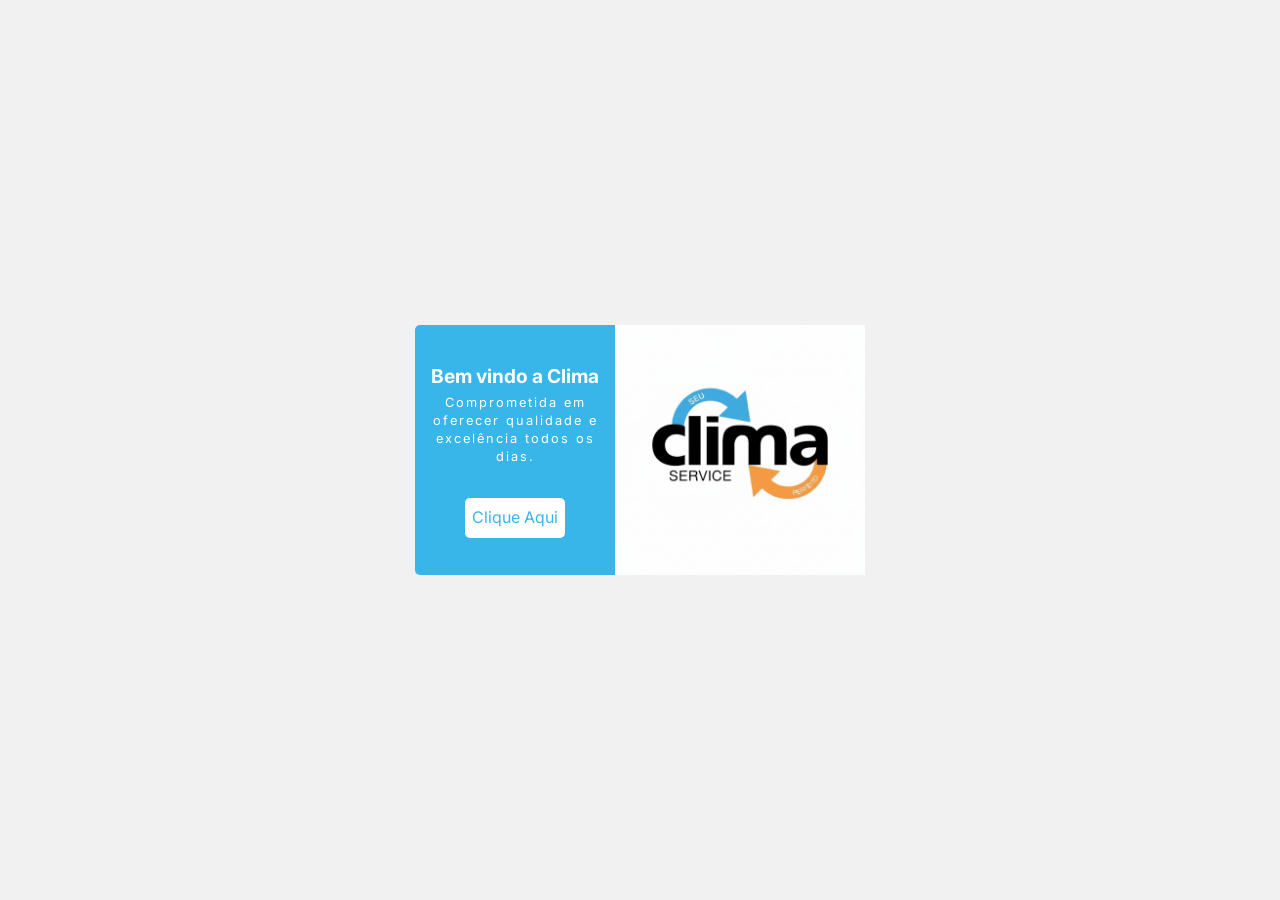
==== index.html @ aa199735 "update" ====
<!DOCTYPE html>
<html lang="pt-br">
<head>
    <meta charset="UTF-8">
    <meta name="viewport" content="width=device-width, initial-scale=1.0">
    <title>Clima Service</title>
    <link rel="stylesheet" href="css/style.css">
</head>
<body>
    <div id="container">
        <div class="caixa-inicial-001">
            <div class="apresentacao">
                <h1>Bem vindo a Clima</h1>
                <p>
                    Comprometida em oferecer qualidade e excelência todos os dias.
                </p>
            </div>
            <div class="btn-pag-ini">
                <a href="pagina-lojas.html">Clique Aqui</a>
            </div>
        </div>
        <div class="caixa-inicial-002">
                <img src="imagens/logo-clima-branco.png" alt="logotipo clima">
        </div>
    </div>
</body>
</html>
---- css/style.css ----
@import url('https://fonts.googleapis.com/css2?family=Inter:wght@300;400;600&family=Poppins:wght@300;400;600&family=Montserrat:wght@300;400;600&display=swap');

/* ==========================================
   VARIÁVEIS CSS - DESIGN SYSTEM
   ========================================== */
:root {
  /* Cores de Marca e Ação */
  --color-primary: #38b6e9;
  --color-primary-light: #77ccee;
  --color-primary-contrast: #ffffff;
  
  /* Cores de Status */
  --color-success: rgb(40, 167, 69);
  --color-warning: rgb(255, 147, 7);
  --color-danger: rgb(204, 2, 2);
  --color-bg-success: rgba(40, 167, 69, 0.1);
  --color-bg-warning: rgba(255, 147, 7, 0.1);
  --color-bg-danger: rgba(204, 2, 2, 0.1);
  
  /* Superfícies e Neutros */
  --color-bg-page: #f1f1f1;
  --color-surface: #ffffff;
  --color-surface-muted: rgb(223, 223, 223);
  
  /* Tipografia e Cores de Texto */
  --color-text-main: #3f3f3f;
  --color-text-muted: #7e7e7e;
  --color-text-on-primary: #ffffff;
  --font-main: 'Inter', sans-serif;
  --font-heading: 'Poppins', sans-serif;
  
  /* Efeitos, Sombras e Bordas */
  --shadow-icon-success: 0 1px 6px rgba(40,167,69,0.7);
  --shadow-icon-warning: 0 1px 6px rgba(255,147,7,0.7);
  --shadow-icon-danger: 0 1px 6px rgba(204,2,2,0.7);
  --shadow-sm: 0px 4px 10px rgba(122, 122, 122, 0.5);
  --shadow-md: 0 6px 12px rgba(0,0,0,0.2);
  --shadow-lg: 0px 8px 15px rgba(0, 0, 0, 0.3);
  --transition-fast: 0.1s ease-in-out;
  --transition-normal: 0.2s ease-in-out;
  --radius-sm: 5px;
  --radius-full: 15px;

  /* Layout */
  --max-content-width: 1080px;
}

/* ==========================================
   RESET E ESTILOS GERAIS
   ========================================== */
* {
  margin: 0;
  padding: 0;
  box-sizing: border-box;
}

html, body {
  height: 100%;
}

body {
  font-size: 16px;
  font-family: var(--font-main);
  line-height: 1.4;
  background-color: var(--color-bg-page);
  color: var(--color-text-main);
  -webkit-font-smoothing: antialiased;
}

img, picture, video, canvas, svg {
  display: block;
  max-width: 100%;
}

input, button, textarea, select {
  font: inherit;
}

a {
  text-decoration: none;
  color: inherit;
}

ul, ol {
  list-style: none;
}

/* ==========================================
   PÁGINA INICIAL
   ========================================== */
#container {
  width: 100%;
  min-height: 100vh;
  display: flex;
  flex-flow: row nowrap;
  justify-content: center;
  align-items: center;
}

.caixa-inicial-001 {
  flex: 0 0 200px;
  height: 250px;
  background-color: var(--color-primary);
  border-top-left-radius: var(--radius-sm);
  border-bottom-left-radius: var(--radius-sm);
  padding: 6px;
  display: flex;
  flex-flow: column nowrap;
  justify-content: space-evenly;
  align-items: center;
}

.apresentacao {
  flex: 0 0 auto;
  color: var(--color-text-on-primary);
}

.apresentacao h1 {
  text-align: center;
  font-size: 1.2rem;
  padding-bottom: 5px;
}

.apresentacao p {
  text-align: center;
  font-size: 0.8rem;
  letter-spacing: 2px;
}

.btn-pag-ini {
  flex: 0 0 40px;
  width: 100px;
}

.btn-pag-ini a {
  width: 100%;
  height: 100%;
  background-color: var(--color-surface);
  color: var(--color-primary);
  text-align: center;
  border-radius: var(--radius-sm);
  transition: transform var(--transition-normal), background-color var(--transition-normal), box-shadow var(--transition-normal);
  display: flex;
  justify-content: center;
  align-items: center;
}

.btn-pag-ini a:hover {
  transform: translateY(-3px) scale(1.08);
  box-shadow: var(--shadow-md);
}

.caixa-inicial-002 {
  flex: 0 0 250px;
  height: 250px;
  background-color: var(--color-surface);
  border-top-right-radius: var(--radius-sm);
  border-bottom-right-radius: var(--radius-sm);
  display: flex;
  justify-content: center;
  align-items: center;
}

/* ==========================================
   PÁGINA DE LOJAS
   ========================================== */
.area-conteudo {
  flex: 0 0 var(--max-content-width);
  display: flex;
  flex-flow: column nowrap;
}

.conteudo-1 {
  flex: 0 0 150px;
  padding: 10px;
  display: flex;
  flex-flow: column nowrap;
  justify-content: space-evenly;
  align-items: flex-start;
}

.conteudo-2 {
  flex: 1 1 var(--max-content-width)
  padding: 5px;
  display: flex;
  flex-flow: row wrap;
  justify-content: center;
  align-items: flex-start;
  gap: 20px;
}

/* ==========================================
   CARDS (COMUM)
   ========================================== */
.card-loja, .card-equip {
  background-color: var(--color-surface);
  border-radius: var(--radius-sm);
  position: relative;
  transition: transform var(--transition-normal), box-shadow var(--transition-normal);
}

.card-loja {
  flex: 0 0 250px;
  padding: 5px;
}

.card-loja:hover, .card-equip:hover {
  transform: scale(0.97);
  box-shadow: var(--shadow-sm);
  cursor: pointer;
}

.card-loja h4 {
  color: var(--color-text-main);
  margin-bottom: 6px;
}

.card-loja p {
  font-size: 0.8rem;
  color: var(--color-text-muted);
  margin-top: 6px;
}

/* ==========================================
   COMPONENTES DE STATUS
   ========================================== */
.operacional, .alerta, .manutencao, .parado {
  width: 100px;
  border-radius: var(--radius-full);
  text-align: center;
  padding: 5px 10px;
  font-size: 0.75rem;
  font-weight: 600;
}

.card-loja .operacional, .card-equip .operacional {
  background: var(--color-bg-success); 
  color: var(--color-success); 
}

.card-loja .alerta, .card-equip .alerta { 
  background: var(--color-bg-warning); 
  color: var(--color-warning); 
}

.card-loja .manutencao, .card-loja .parado, .card-equip .manutencao, .card-equip .parado { 
  background: var(--color-bg-danger); 
  color: var(--color-danger); 
}

.card-loja .icone {
  position: absolute;
  top: 5px;
  right: 5px;
  font-size: 18px;
}

.icone-ok {
  color: var(--color-success);
  text-shadow: var(--shadow-icon-success);
}

.icone-alerta {
  color: var(--color-warning);
  text-shadow: var(--shadow-icon-warning);
}

.icone-manutencao, .icone-parado {
  color: var(--color-danger);
  text-shadow: var(--shadow-icon-danger);
}

/* ==========================================
   PÁGINA DE EQUIPAMENTOS
   ========================================== */
.circuito {
  flex: 0 1 auto; /* Permite encolher conforme o conteúdo */
  max-width: var(--max-content-width);
  width: 100%;
  display: flex;
  flex-flow: row wrap; /* Permite que os cards pulem de linha no limite de 1080px */
  justify-content: flex-start;
  align-items: center;
  gap: 21px;
  padding: 8px;
  box-shadow: var(--shadow-sm);
  margin-bottom: 20px;
}

.card-equip {
  flex: 0 0 250px;
  padding: 7px;
}

/* Overlay de Informação */
.card-equip .info {
  position: absolute;
  height: 237px;
  left: 7px;
  right: 7px;
  top: 7px;
  padding: 12px 14px;
  border-radius: var(--radius-sm);
  background: var(--color-primary-light);
  line-height: 1.3;
  opacity: 0;
  transform: translateY(-6px);
  pointer-events: none;
  transition: opacity var(--transition-normal), transform var(--transition-normal);
}

.card-equip .info p {
  color: var(--color-text-on-primary);
  font-size: 1rem;
}

.card-equip:hover .info {
  opacity: 1;
  transform: translateY(0);
}

/* Imagens e Detalhes do Card */
.cx-img-evap, .cx-img-cond {
  background-color: var(--color-primary-light);
  border-radius: var(--radius-sm);
  margin-bottom: 10px;
}

.cx-img-cond {
  display: flex;
  justify-content: center;
  align-items: center;
}

.img-cond {
  width: 67%;
}

.card-equip .icone {
  position: absolute;
  top: 254px;
  right: 5px;
  font-size: 18px;
}

.marca, .btu, .ano {
  font-size: 0.8rem;
  color: var(--color-text-muted);
  margin-bottom: 5px;
  display: flex;
  justify-content: space-between;
}

.obsoleto {
  background-color: var(--color-surface-muted);
}
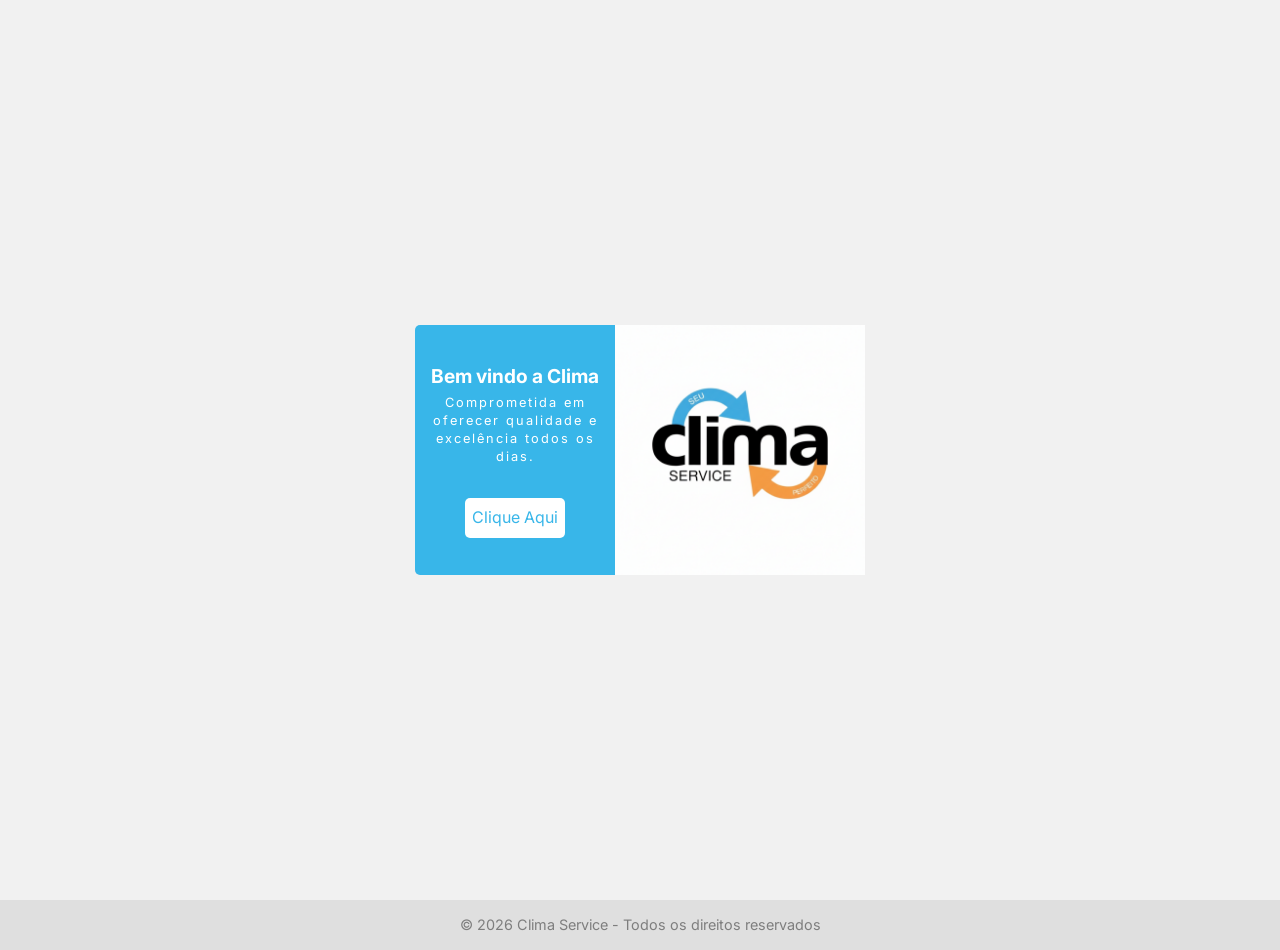
==== commit 8f582824: "update" ====
--- a/index.html
+++ b/index.html
@@ -23,5 +23,8 @@
                 <img src="imagens/logo-clima-branco.png" alt="logotipo clima">
         </div>
     </div>
+    <footer class="footer">
+        <p>&copy; 2026 Clima Service - Todos os direitos reservados</p>
+    </footer>
 </body>
 </html>
--- a/css/style.css
+++ b/css/style.css
@@ -180,12 +180,13 @@
 }
 
 .conteudo-2 {
-  flex: 1 1 var(--max-content-width)
+  flex: 0 0 var(--max-content-width);
   padding: 5px;
   display: flex;
   flex-flow: row wrap;
   justify-content: center;
   align-items: flex-start;
+  align-content: flex-start;
   gap: 20px;
 }
 
@@ -212,13 +213,13 @@
 
 .card-loja h4 {
   color: var(--color-text-main);
-  margin-bottom: 6px;
+  margin-bottom: 5px;
 }
 
 .card-loja p {
   font-size: 0.8rem;
   color: var(--color-text-muted);
-  margin-top: 6px;
+  margin-bottom: 3px;
 }
 
 /* ==========================================
@@ -274,15 +275,14 @@
    PÁGINA DE EQUIPAMENTOS
    ========================================== */
 .circuito {
-  flex: 0 1 auto; /* Permite encolher conforme o conteúdo */
+  flex: 0 1 auto;
   max-width: var(--max-content-width);
-  width: 100%;
   display: flex;
   flex-flow: row wrap; /* Permite que os cards pulem de linha no limite de 1080px */
-  justify-content: flex-start;
-  align-items: center;
-  gap: 21px;
-  padding: 8px;
+  justify-content: center;
+  align-items: center;
+  gap: 20px;
+  padding: 5px;
   box-shadow: var(--shadow-sm);
   margin-bottom: 20px;
 }
@@ -317,6 +317,7 @@
 .card-equip:hover .info {
   opacity: 1;
   transform: translateY(0);
+  background-color: #01a4e4;
 }
 
 /* Imagens e Detalhes do Card */
@@ -324,9 +325,6 @@
   background-color: var(--color-primary-light);
   border-radius: var(--radius-sm);
   margin-bottom: 10px;
-}
-
-.cx-img-cond {
   display: flex;
   justify-content: center;
   align-items: center;
@@ -343,6 +341,15 @@
   font-size: 18px;
 }
 
+.ident { 
+  margin-bottom: 10px;
+}
+
+.ident p {
+  font-size: 0.8rem;
+  color: var(--color-text-muted);
+}
+
 .marca, .btu, .ano {
   font-size: 0.8rem;
   color: var(--color-text-muted);
@@ -353,4 +360,15 @@
 
 .obsoleto {
   background-color: var(--color-surface-muted);
+}
+
+/* ==========================================
+   FOOTER
+   ========================================== */
+.footer {
+  background-color: var(--color-surface-muted);
+  text-align: center;
+  padding: 15px;
+  font-size: 0.9rem;
+  color: var(--color-text-muted);
 }
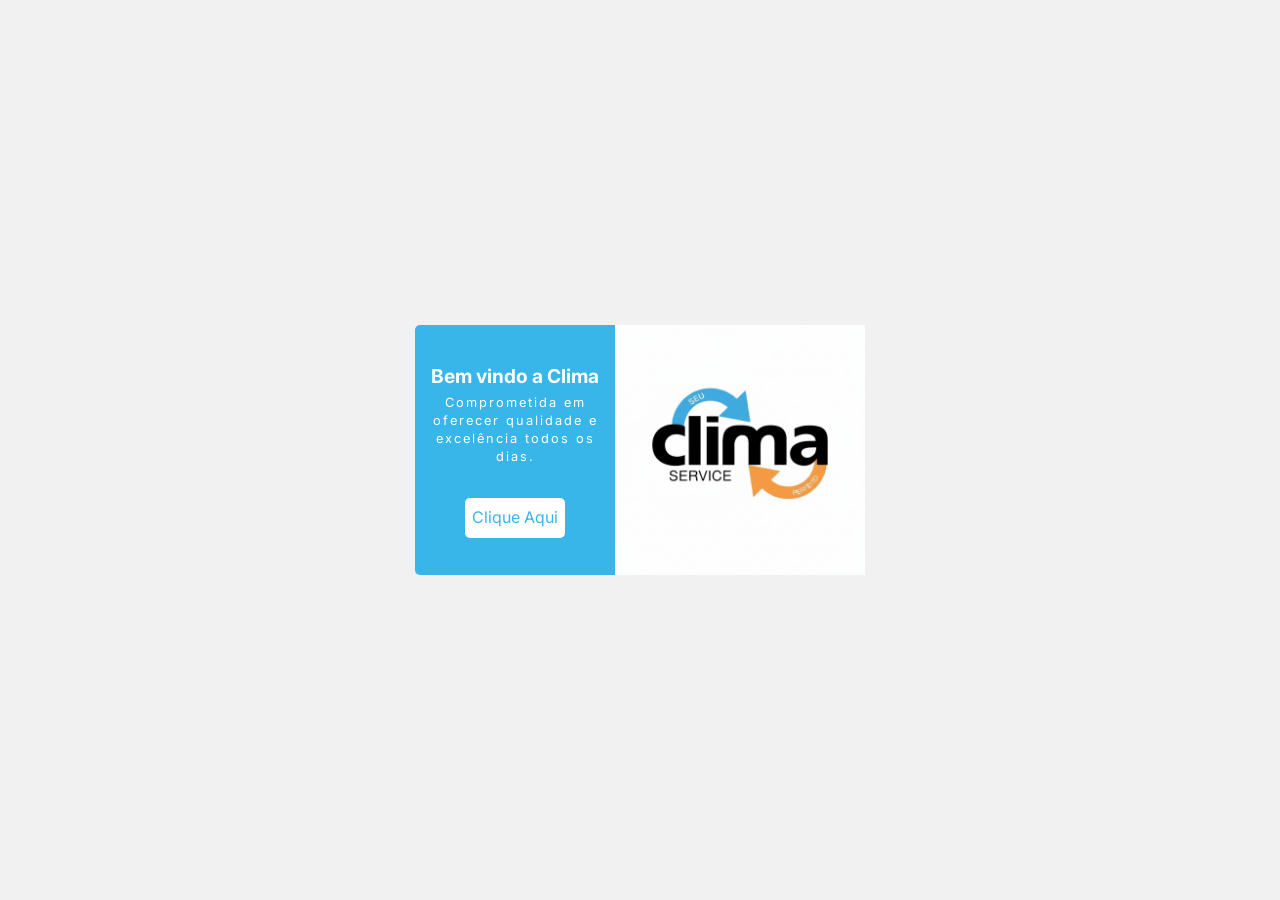
==== commit 85e6d08b: "update" ====
--- a/index.html
+++ b/index.html
@@ -7,24 +7,28 @@
     <link rel="stylesheet" href="css/style.css">
 </head>
 <body>
-    <div id="container">
-        <div class="caixa-inicial-001">
-            <div class="apresentacao">
-                <h1>Bem vindo a Clima</h1>
-                <p>
-                    Comprometida em oferecer qualidade e excelência todos os dias.
-                </p>
-            </div>
-            <div class="btn-pag-ini">
-                <a href="pagina-lojas.html">Clique Aqui</a>
-            </div>
-        </div>
-        <div class="caixa-inicial-002">
-                <img src="imagens/logo-clima-branco.png" alt="logotipo clima">
-        </div>
+    <div class="container">
+        <main>
+            <section class="sobre">
+                <div class="sobre-texto">
+                    <h1>Bem vindo a Clima</h1>
+                    <p>
+                        Comprometida em oferecer qualidade e excelência todos os dias.
+                    </p>
+                </div>
+                <div class="btn-pag-ini">
+                    <a href="pagina-lojas.html">Clique Aqui</a>
+                </div>
+            </section>
+            <section class="sobre-imagem">
+                    <img src="imagens/logo-clima-branco.png" alt="logotipo clima">
+            </section>
+        </main>
+        <!--
+        <footer class="footer">
+            <p>&copy; 2026 Clima Service - Todos os direitos reservados</p>
+        </footer>
+        -->
     </div>
-    <footer class="footer">
-        <p>&copy; 2026 Clima Service - Todos os direitos reservados</p>
-    </footer>
 </body>
 </html>
--- a/css/style.css
+++ b/css/style.css
@@ -85,22 +85,34 @@
   list-style: none;
 }
 
-/* ==========================================
-   PÁGINA INICIAL
-   ========================================== */
-#container {
+.container {
   width: 100%;
   min-height: 100vh;
   display: flex;
   flex-flow: row nowrap;
   justify-content: center;
   align-items: center;
-}
-
-.caixa-inicial-001 {
+  align-content: center;
+}
+
+/* ==========================================
+   PÁGINA INICIAL
+   ========================================== */
+
+main {
+  flex: 0 1 auto;
+  max-width: var(--max-content-width);
+  border-radius: var(--radius-sm);
+  display: flex;
+  flex-flow: row nowrap;
+  justify-content: center;
+  align-items: center;
+}
+
+.sobre {
   flex: 0 0 200px;
+  background-color: var(--color-primary);
   height: 250px;
-  background-color: var(--color-primary);
   border-top-left-radius: var(--radius-sm);
   border-bottom-left-radius: var(--radius-sm);
   padding: 6px;
@@ -110,18 +122,18 @@
   align-items: center;
 }
 
-.apresentacao {
+.sobre-texto {
   flex: 0 0 auto;
-  color: var(--color-text-on-primary);
-}
-
-.apresentacao h1 {
+  color: var(--color-primary-contrast);
+}
+
+.sobre-texto h1 {
   text-align: center;
   font-size: 1.2rem;
   padding-bottom: 5px;
 }
 
-.apresentacao p {
+.sobre-texto p {
   text-align: center;
   font-size: 0.8rem;
   letter-spacing: 2px;
@@ -150,7 +162,7 @@
   box-shadow: var(--shadow-md);
 }
 
-.caixa-inicial-002 {
+.sobre-imagem {
   flex: 0 0 250px;
   height: 250px;
   background-color: var(--color-surface);
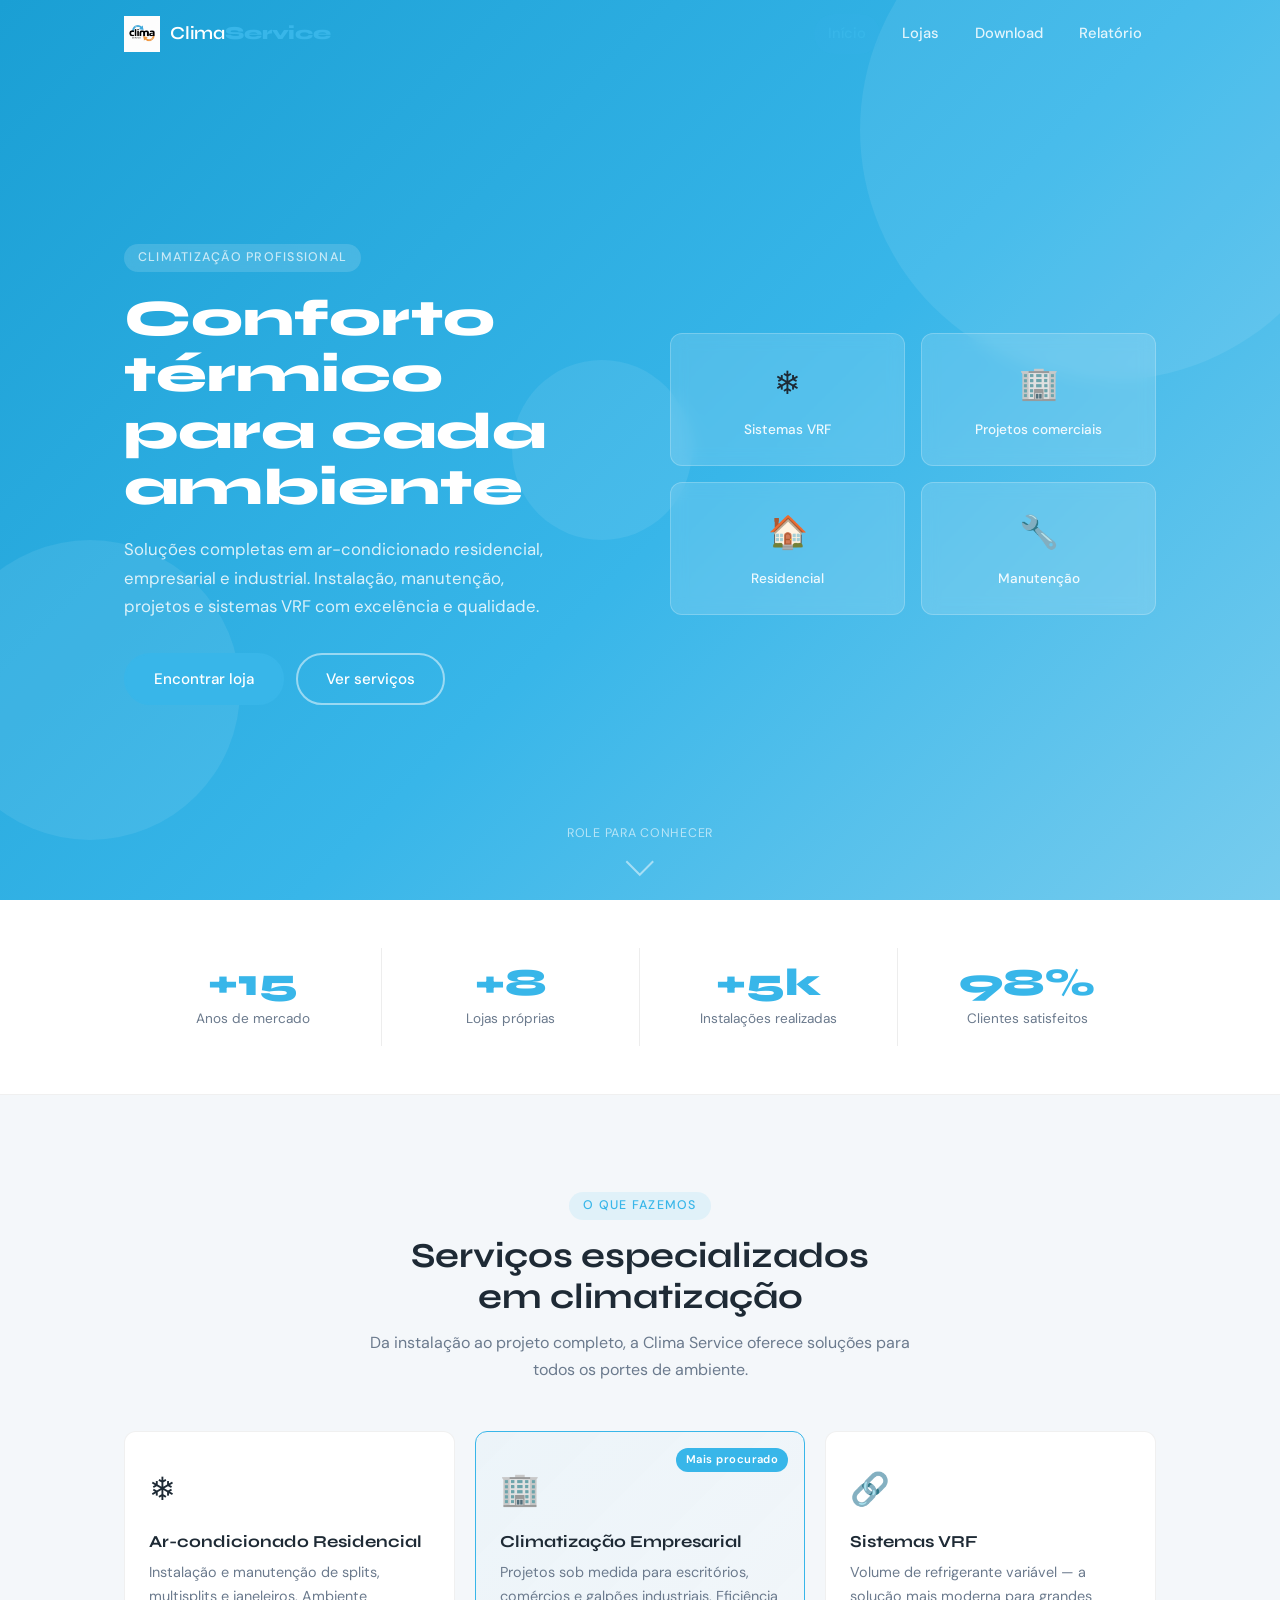
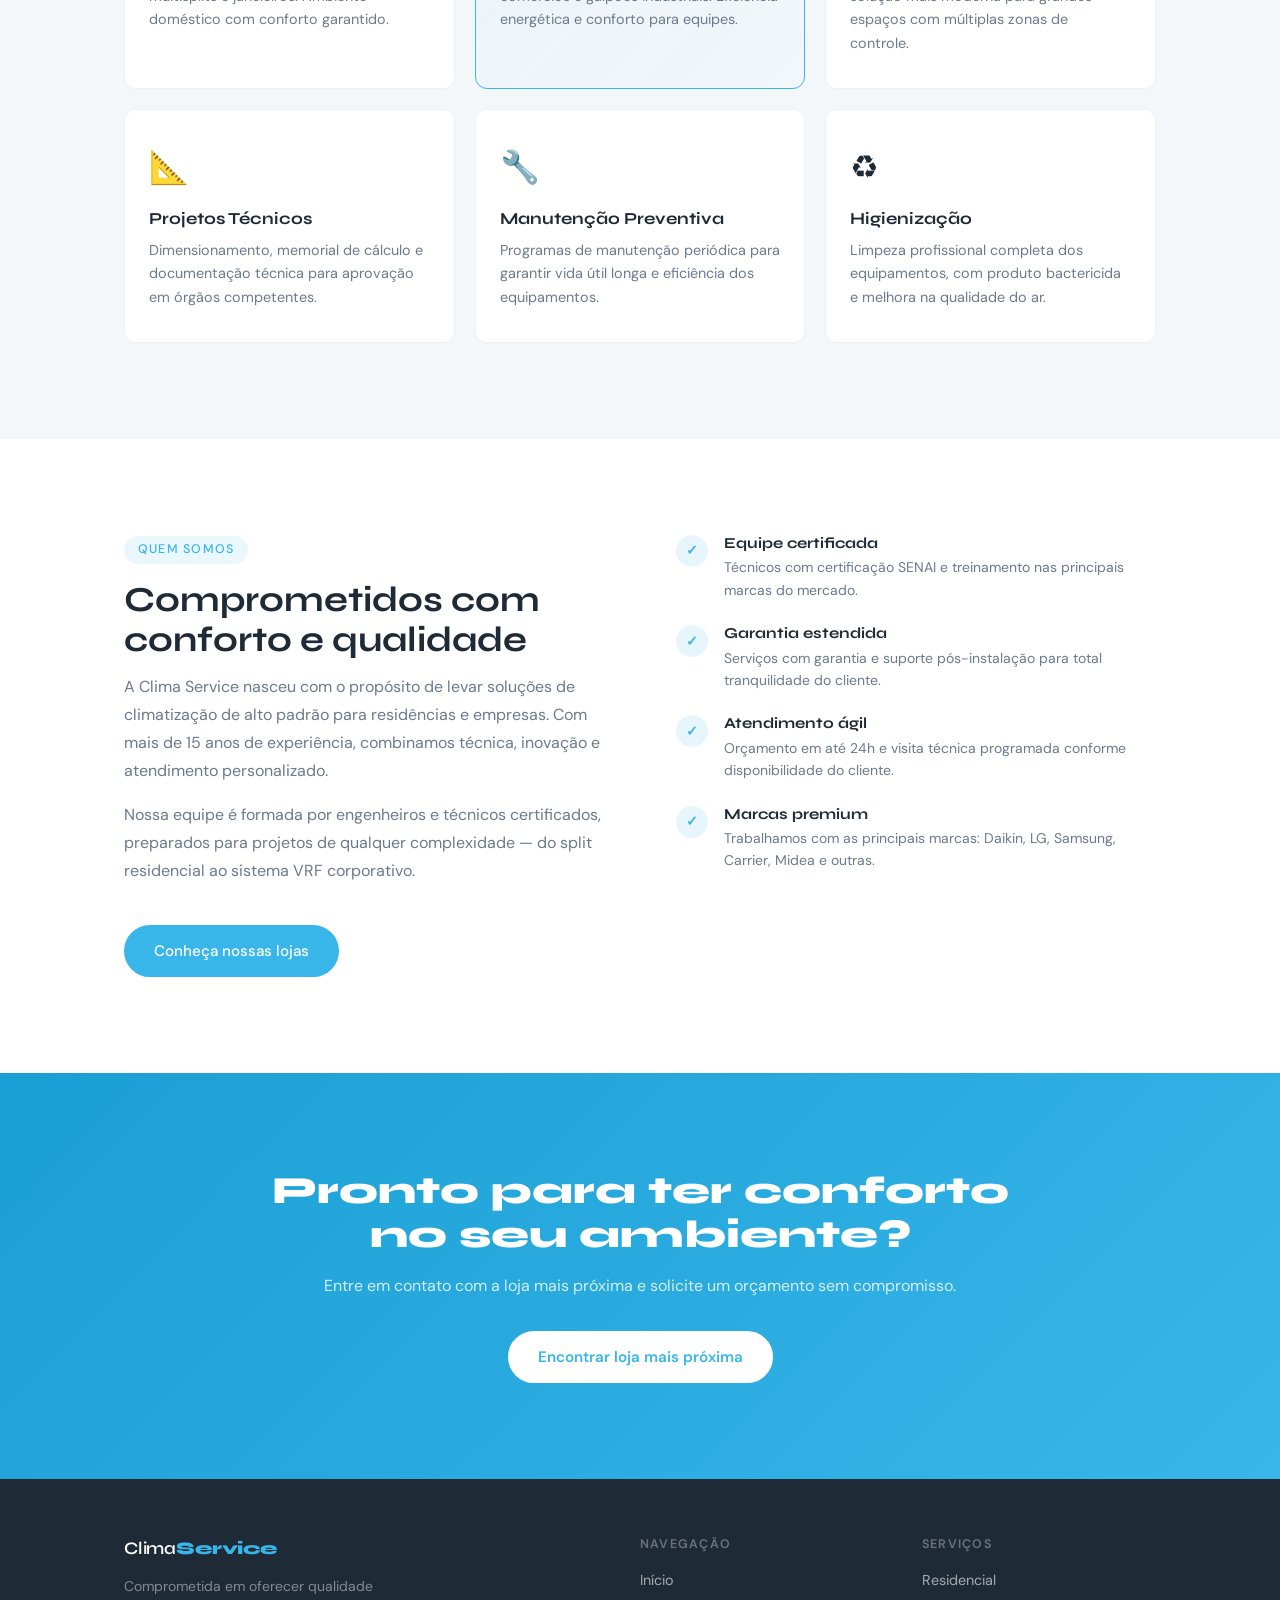
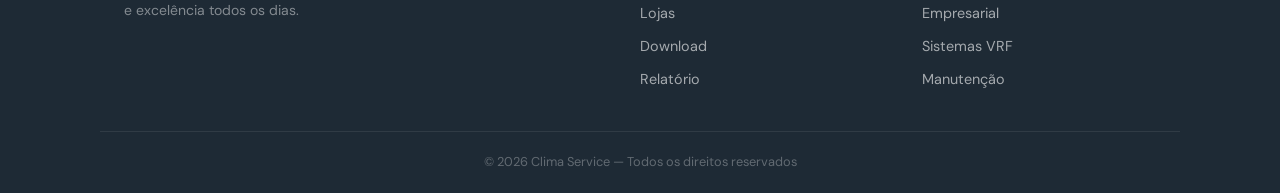
==== commit 401d22ba: "update" ====
--- a/index.html
+++ b/index.html
@@ -1,34 +1,269 @@
 <!DOCTYPE html>
 <html lang="pt-br">
 <head>
-    <meta charset="UTF-8">
-    <meta name="viewport" content="width=device-width, initial-scale=1.0">
-    <title>Clima Service</title>
-    <link rel="stylesheet" href="css/style.css">
+  <meta charset="UTF-8">
+  <meta name="viewport" content="width=device-width, initial-scale=1.0">
+  <title>Clima Service</title>
+  <link rel="preconnect" href="https://fonts.googleapis.com">
+  <link rel="preconnect" href="https://fonts.gstatic.com" crossorigin>
+  <link href="https://fonts.googleapis.com/css2?family=DM+Sans:wght@300;400;500&family=Syne:wght@600;700;800&display=swap" rel="stylesheet">
+  <link rel="stylesheet" href="css/style.css">
 </head>
 <body>
-    <div class="container">
-        <main>
-            <section class="sobre">
-                <div class="sobre-texto">
-                    <h1>Bem vindo a Clima</h1>
-                    <p>
-                        Comprometida em oferecer qualidade e excelência todos os dias.
-                    </p>
-                </div>
-                <div class="btn-pag-ini">
-                    <a href="pagina-lojas.html">Clique Aqui</a>
-                </div>
-            </section>
-            <section class="sobre-imagem">
-                    <img src="imagens/logo-clima-branco.png" alt="logotipo clima">
-            </section>
-        </main>
-        <!--
-        <footer class="footer">
-            <p>&copy; 2026 Clima Service - Todos os direitos reservados</p>
-        </footer>
-        -->
-    </div>
+
+  <!-- ============================
+       NAVBAR
+  ============================= -->
+  <header class="navbar" id="navbar">
+    <div class="navbar-inner">
+      <a href="index.html" class="navbar-logo">
+        <img src="imagens/logo-clima-branco.png" alt="Clima Service" class="logo-img">
+        <span class="logo-text">Clima<strong>Service</strong></span>
+      </a>
+
+      <nav class="navbar-nav" id="navMenu">
+        <a href="index.html" class="nav-link active">Início</a>
+        <a href="pagina-lojas.html" class="nav-link">Lojas</a>
+        <a href="download.html" class="nav-link">Download</a>
+        <a href="relatorio.html" class="nav-link">Relatório</a>
+      </nav>
+
+      <button class="navbar-toggle" id="navToggle" aria-label="Abrir menu">
+        <span></span>
+        <span></span>
+        <span></span>
+      </button>
+    </div>
+  </header>
+
+  <!-- ============================
+       HERO
+  ============================= -->
+  <section class="hero">
+    <div class="hero-bg-shapes">
+      <div class="shape shape-1"></div>
+      <div class="shape shape-2"></div>
+      <div class="shape shape-3"></div>
+    </div>
+    <div class="hero-inner">
+      <div class="hero-content">
+        <span class="hero-tag">Climatização Profissional</span>
+        <h1 class="hero-title">Conforto térmico<br>para cada ambiente</h1>
+        <p class="hero-desc">Soluções completas em ar-condicionado residencial, empresarial e industrial. Instalação, manutenção, projetos e sistemas VRF com excelência e qualidade.</p>
+        <div class="hero-actions">
+          <a href="pagina-lojas.html" class="btn btn-primary">Encontrar loja</a>
+          <a href="#servicos" class="btn btn-ghost">Ver serviços</a>
+        </div>
+      </div>
+      <div class="hero-visual">
+        <div class="hero-card">
+          <div class="hero-card-icon">❄</div>
+          <p class="hero-card-label">Sistemas VRF</p>
+        </div>
+        <div class="hero-card">
+          <div class="hero-card-icon">🏢</div>
+          <p class="hero-card-label">Projetos comerciais</p>
+        </div>
+        <div class="hero-card">
+          <div class="hero-card-icon">🏠</div>
+          <p class="hero-card-label">Residencial</p>
+        </div>
+        <div class="hero-card">
+          <div class="hero-card-icon">🔧</div>
+          <p class="hero-card-label">Manutenção</p>
+        </div>
+      </div>
+    </div>
+    <div class="hero-scroll-hint">
+      <span>Role para conhecer</span>
+      <div class="scroll-arrow"></div>
+    </div>
+  </section>
+
+  <!-- ============================
+       NÚMEROS
+  ============================= -->
+  <section class="numeros">
+    <div class="section-inner">
+      <div class="numero-item">
+        <span class="numero-valor">+15</span>
+        <span class="numero-label">Anos de mercado</span>
+      </div>
+      <div class="numero-item">
+        <span class="numero-valor">+8</span>
+        <span class="numero-label">Lojas próprias</span>
+      </div>
+      <div class="numero-item">
+        <span class="numero-valor">+5k</span>
+        <span class="numero-label">Instalações realizadas</span>
+      </div>
+      <div class="numero-item">
+        <span class="numero-valor">98%</span>
+        <span class="numero-label">Clientes satisfeitos</span>
+      </div>
+    </div>
+  </section>
+
+  <!-- ============================
+       SERVIÇOS
+  ============================= -->
+  <section class="servicos" id="servicos">
+    <div class="section-inner">
+      <div class="section-header">
+        <span class="section-tag">O que fazemos</span>
+        <h2 class="section-title">Serviços especializados<br>em climatização</h2>
+        <p class="section-desc">Da instalação ao projeto completo, a Clima Service oferece soluções para todos os portes de ambiente.</p>
+      </div>
+      <div class="servicos-grid">
+
+        <div class="servico-card">
+          <div class="servico-icon">❄</div>
+          <h3>Ar-condicionado Residencial</h3>
+          <p>Instalação e manutenção de splits, multisplits e janeleiros. Ambiente doméstico com conforto garantido.</p>
+        </div>
+
+        <div class="servico-card destaque">
+          <div class="servico-icon">🏢</div>
+          <h3>Climatização Empresarial</h3>
+          <p>Projetos sob medida para escritórios, comércios e galpões industriais. Eficiência energética e conforto para equipes.</p>
+          <span class="servico-badge">Mais procurado</span>
+        </div>
+
+        <div class="servico-card">
+          <div class="servico-icon">🔗</div>
+          <h3>Sistemas VRF</h3>
+          <p>Volume de refrigerante variável — a solução mais moderna para grandes espaços com múltiplas zonas de controle.</p>
+        </div>
+
+        <div class="servico-card">
+          <div class="servico-icon">📐</div>
+          <h3>Projetos Técnicos</h3>
+          <p>Dimensionamento, memorial de cálculo e documentação técnica para aprovação em órgãos competentes.</p>
+        </div>
+
+        <div class="servico-card">
+          <div class="servico-icon">🔧</div>
+          <h3>Manutenção Preventiva</h3>
+          <p>Programas de manutenção periódica para garantir vida útil longa e eficiência dos equipamentos.</p>
+        </div>
+
+        <div class="servico-card">
+          <div class="servico-icon">♻</div>
+          <h3>Higienização</h3>
+          <p>Limpeza profissional completa dos equipamentos, com produto bactericida e melhora na qualidade do ar.</p>
+        </div>
+
+      </div>
+    </div>
+  </section>
+
+  <!-- ============================
+       SOBRE
+  ============================= -->
+  <section class="sobre-section">
+    <div class="section-inner sobre-inner">
+      <div class="sobre-texto">
+        <span class="section-tag">Quem somos</span>
+        <h2 class="section-title">Comprometidos com<br>conforto e qualidade</h2>
+        <p>A Clima Service nasceu com o propósito de levar soluções de climatização de alto padrão para residências e empresas. Com mais de 15 anos de experiência, combinamos técnica, inovação e atendimento personalizado.</p>
+        <p>Nossa equipe é formada por engenheiros e técnicos certificados, preparados para projetos de qualquer complexidade — do split residencial ao sistema VRF corporativo.</p>
+        <a href="pagina-lojas.html" class="btn btn-primary" style="margin-top: 1.5rem; display: inline-flex;">Conheça nossas lojas</a>
+      </div>
+      <div class="sobre-diferenciais">
+        <div class="diferencial">
+          <div class="diferencial-icon">✓</div>
+          <div>
+            <h4>Equipe certificada</h4>
+            <p>Técnicos com certificação SENAI e treinamento nas principais marcas do mercado.</p>
+          </div>
+        </div>
+        <div class="diferencial">
+          <div class="diferencial-icon">✓</div>
+          <div>
+            <h4>Garantia estendida</h4>
+            <p>Serviços com garantia e suporte pós-instalação para total tranquilidade do cliente.</p>
+          </div>
+        </div>
+        <div class="diferencial">
+          <div class="diferencial-icon">✓</div>
+          <div>
+            <h4>Atendimento ágil</h4>
+            <p>Orçamento em até 24h e visita técnica programada conforme disponibilidade do cliente.</p>
+          </div>
+        </div>
+        <div class="diferencial">
+          <div class="diferencial-icon">✓</div>
+          <div>
+            <h4>Marcas premium</h4>
+            <p>Trabalhamos com as principais marcas: Daikin, LG, Samsung, Carrier, Midea e outras.</p>
+          </div>
+        </div>
+      </div>
+    </div>
+  </section>
+
+  <!-- ============================
+       CTA FINAL
+  ============================= -->
+  <section class="cta-section">
+    <div class="section-inner cta-inner">
+      <h2>Pronto para ter conforto<br>no seu ambiente?</h2>
+      <p>Entre em contato com a loja mais próxima e solicite um orçamento sem compromisso.</p>
+      <a href="pagina-lojas.html" class="btn btn-white">Encontrar loja mais próxima</a>
+    </div>
+  </section>
+
+  <!-- ============================
+       FOOTER
+  ============================= -->
+  <footer class="footer">
+    <div class="section-inner footer-inner">
+      <div class="footer-brand">
+        <span class="logo-text">Clima<strong>Service</strong></span>
+        <p>Comprometida em oferecer qualidade e excelência todos os dias.</p>
+      </div>
+      <div class="footer-nav">
+        <span class="footer-nav-title">Navegação</span>
+        <a href="index.html">Início</a>
+        <a href="pagina-lojas.html">Lojas</a>
+        <a href="download.html">Download</a>
+        <a href="relatorio.html">Relatório</a>
+      </div>
+      <div class="footer-nav">
+        <span class="footer-nav-title">Serviços</span>
+        <a href="#">Residencial</a>
+        <a href="#">Empresarial</a>
+        <a href="#">Sistemas VRF</a>
+        <a href="#">Manutenção</a>
+      </div>
+    </div>
+    <div class="footer-bottom">
+      <p>&copy; 2026 Clima Service — Todos os direitos reservados</p>
+    </div>
+  </footer>
+
+  <script>
+    // Navbar scroll
+    const navbar = document.getElementById('navbar');
+    window.addEventListener('scroll', () => {
+      navbar.classList.toggle('scrolled', window.scrollY > 40);
+    });
+
+    // Mobile menu
+    const toggle = document.getElementById('navToggle');
+    const menu = document.getElementById('navMenu');
+    toggle.addEventListener('click', () => {
+      menu.classList.toggle('open');
+      toggle.classList.toggle('open');
+    });
+
+    // Fechar menu ao clicar em link
+    menu.querySelectorAll('.nav-link').forEach(link => {
+      link.addEventListener('click', () => {
+        menu.classList.remove('open');
+        toggle.classList.remove('open');
+      });
+    });
+  </script>
 </body>
 </html>
--- a/css/style.css
+++ b/css/style.css
@@ -1,14 +1,16 @@
-@import url('https://fonts.googleapis.com/css2?family=Inter:wght@300;400;600&family=Poppins:wght@300;400;600&family=Montserrat:wght@300;400;600&display=swap');
-
-/* ==========================================
-   VARIÁVEIS CSS - DESIGN SYSTEM
-   ========================================== */
+@import url('https://fonts.googleapis.com/css2?family=DM+Sans:wght@300;400;500&family=Syne:wght@600;700;800&display=swap');
+
+/* ==========================================
+   VARIÁVEIS
+   ========================================== */
+
 :root {
   /* Cores de Marca e Ação */
   --color-primary: #38b6e9;
   --color-primary-light: #77ccee;
+  --color-primary-dark: #1a9fd4;
   --color-primary-contrast: #ffffff;
-  
+
   /* Cores de Status */
   --color-success: rgb(40, 167, 69);
   --color-warning: rgb(255, 147, 7);
@@ -16,44 +18,53 @@
   --color-bg-success: rgba(40, 167, 69, 0.1);
   --color-bg-warning: rgba(255, 147, 7, 0.1);
   --color-bg-danger: rgba(204, 2, 2, 0.1);
-  
+
   /* Superfícies e Neutros */
-  --color-bg-page: #f1f1f1;
+  --color-bg-page: #f4f7fa;
   --color-surface: #ffffff;
   --color-surface-muted: rgb(223, 223, 223);
-  
+
   /* Tipografia e Cores de Texto */
-  --color-text-main: #3f3f3f;
-  --color-text-muted: #7e7e7e;
+  --color-text-main: #1e2a35;
+  --color-text-muted: #6b7a8d;
   --color-text-on-primary: #ffffff;
-  --font-main: 'Inter', sans-serif;
-  --font-heading: 'Poppins', sans-serif;
-  
+  --font-main: 'DM Sans', sans-serif;
+  --font-heading: 'Syne', sans-serif;
+
   /* Efeitos, Sombras e Bordas */
   --shadow-icon-success: 0 1px 6px rgba(40,167,69,0.7);
   --shadow-icon-warning: 0 1px 6px rgba(255,147,7,0.7);
   --shadow-icon-danger: 0 1px 6px rgba(204,2,2,0.7);
-  --shadow-sm: 0px 4px 10px rgba(122, 122, 122, 0.5);
-  --shadow-md: 0 6px 12px rgba(0,0,0,0.2);
-  --shadow-lg: 0px 8px 15px rgba(0, 0, 0, 0.3);
+  --shadow-sm: 0px 4px 10px rgba(122, 122, 122, 0.15);
+  --shadow-md: 0 6px 24px rgba(56,182,233,0.18);
+  --shadow-lg: 0px 8px 32px rgba(0, 0, 0, 0.12);
   --transition-fast: 0.1s ease-in-out;
   --transition-normal: 0.2s ease-in-out;
-  --radius-sm: 5px;
-  --radius-full: 15px;
+  --transition-slow: 0.35s ease-in-out;
+  --radius-sm: 6px;
+  --radius-md: 12px;
+  --radius-lg: 20px;
+  --radius-full: 999px;
 
   /* Layout */
   --max-content-width: 1080px;
+  --navbar-height: 68px;
 }
 
 /* ==========================================
    RESET E ESTILOS GERAIS
    ========================================== */
-* {
+
+*, *::before, *::after {
   margin: 0;
   padding: 0;
   box-sizing: border-box;
 }
 
+html {
+  scroll-behavior: smooth;
+}
+
 html, body {
   height: 100%;
 }
@@ -61,7 +72,7 @@
 body {
   font-size: 16px;
   font-family: var(--font-main);
-  line-height: 1.4;
+  line-height: 1.6;
   background-color: var(--color-bg-page);
   color: var(--color-text-main);
   -webkit-font-smoothing: antialiased;
@@ -85,126 +96,653 @@
   list-style: none;
 }
 
-.container {
+h1, h2, h3, h4 {
+  font-family: var(--font-heading);
+  line-height: 1.15;
+  color: var(--color-text-main);
+}
+
+/* ==========================================
+   UTILITÁRIOS
+   ========================================== */
+
+.section-inner {
   width: 100%;
-  min-height: 100vh;
-  display: flex;
-  flex-flow: row nowrap;
+  max-width: var(--max-content-width);
+  margin: 0 auto;
+  padding: 0 24px;
+}
+
+.section-tag {
+  display: inline-block;
+  font-size: 0.78rem;
+  font-weight: 500;
+  letter-spacing: 0.1em;
+  text-transform: uppercase;
+  color: var(--color-primary);
+  background: rgba(56,182,233,0.1);
+  border-radius: var(--radius-full);
+  padding: 4px 14px;
+  margin-bottom: 1rem;
+}
+
+.section-header {
+  text-align: center;
+  max-width: 560px;
+  margin: 0 auto 3rem;
+}
+
+.section-title {
+  font-size: clamp(1.6rem, 3vw, 2.2rem);
+  font-weight: 700;
+  color: var(--color-text-main);
+  margin-bottom: 0.75rem;
+}
+
+.section-desc {
+  color: var(--color-text-muted);
+  font-size: 1rem;
+  line-height: 1.7;
+}
+
+/* ==========================================
+   BOTÕES
+   ========================================== */
+
+.btn {
+  display: inline-flex;
+  align-items: center;
   justify-content: center;
-  align-items: center;
-  align-content: center;
-}
-
-/* ==========================================
-   PÁGINA INICIAL
-   ========================================== */
-
-main {
-  flex: 0 1 auto;
-  max-width: var(--max-content-width);
-  border-radius: var(--radius-sm);
-  display: flex;
-  flex-flow: row nowrap;
-  justify-content: center;
-  align-items: center;
-}
-
-.sobre {
-  flex: 0 0 200px;
+  gap: 8px;
+  font-family: var(--font-main);
+  font-size: 0.95rem;
+  font-weight: 500;
+  padding: 12px 28px;
+  border-radius: var(--radius-full);
+  border: 2px solid transparent;
+  cursor: pointer;
+  transition: transform var(--transition-normal), box-shadow var(--transition-normal), background-color var(--transition-normal);
+  white-space: nowrap;
+}
+
+.btn-primary {
   background-color: var(--color-primary);
-  height: 250px;
-  border-top-left-radius: var(--radius-sm);
-  border-bottom-left-radius: var(--radius-sm);
-  padding: 6px;
-  display: flex;
-  flex-flow: column nowrap;
-  justify-content: space-evenly;
-  align-items: center;
-}
-
-.sobre-texto {
-  flex: 0 0 auto;
   color: var(--color-primary-contrast);
-}
-
-.sobre-texto h1 {
-  text-align: center;
-  font-size: 1.2rem;
-  padding-bottom: 5px;
-}
-
-.sobre-texto p {
-  text-align: center;
-  font-size: 0.8rem;
-  letter-spacing: 2px;
-}
-
-.btn-pag-ini {
-  flex: 0 0 40px;
-  width: 100px;
-}
-
-.btn-pag-ini a {
-  width: 100%;
-  height: 100%;
+  border-color: var(--color-primary);
+}
+
+.btn-primary:hover {
+  background-color: var(--color-primary-dark);
+  border-color: var(--color-primary-dark);
+  transform: translateY(-2px);
+  box-shadow: var(--shadow-md);
+}
+
+.btn-ghost {
+  background-color: transparent;
+  color: var(--color-primary-contrast);
+  border-color: rgba(255,255,255,0.5);
+}
+
+.btn-ghost:hover {
+  background-color: rgba(255,255,255,0.12);
+  border-color: rgba(255,255,255,0.8);
+  transform: translateY(-2px);
+}
+
+.btn-white {
   background-color: var(--color-surface);
   color: var(--color-primary);
+  border-color: var(--color-surface);
+  font-weight: 600;
+}
+
+.btn-white:hover {
+  transform: translateY(-2px);
+  box-shadow: 0 8px 24px rgba(0,0,0,0.15);
+}
+
+/* ==========================================
+   NAVBAR
+   ========================================== */
+
+.navbar {
+  position: fixed;
+  top: 0;
+  left: 0;
+  right: 0;
+  z-index: 100;
+  height: var(--navbar-height);
+  background: transparent;
+  transition: background var(--transition-slow), box-shadow var(--transition-slow);
+}
+
+.navbar.scrolled {
+  background: var(--color-surface);
+  box-shadow: var(--shadow-sm);
+}
+
+.navbar-inner {
+  max-width: var(--max-content-width);
+  margin: 0 auto;
+  padding: 0 24px;
+  height: 100%;
+  display: flex;
+  align-items: center;
+  justify-content: space-between;
+  gap: 24px;
+}
+
+.navbar-logo {
+  display: flex;
+  align-items: center;
+  gap: 10px;
+  color: var(--color-primary-contrast);
+  transition: color var(--transition-normal);
+}
+
+.navbar.scrolled .navbar-logo {
+  color: var(--color-text-main);
+}
+
+.logo-img {
+  height: 36px;
+  width: auto;
+}
+
+.logo-text {
+  font-family: var(--font-heading);
+  font-size: 1.15rem;
+  font-weight: 600;
+  letter-spacing: -0.01em;
+}
+
+.logo-text strong {
+  font-weight: 800;
+  color: var(--color-primary);
+}
+
+.navbar-nav {
+  display: flex;
+  align-items: center;
+  gap: 8px;
+}
+
+.nav-link {
+  font-size: 0.92rem;
+  font-weight: 500;
+  padding: 8px 14px;
+  border-radius: var(--radius-full);
+  color: rgba(255,255,255,0.85);
+  transition: color var(--transition-normal), background var(--transition-normal);
+}
+
+.navbar.scrolled .nav-link {
+  color: var(--color-text-muted);
+}
+
+.nav-link:hover,
+.nav-link.active {
+  background: rgba(56,182,233,0.12);
+  color: var(--color-primary);
+}
+
+.navbar-toggle {
+  display: none;
+  flex-direction: column;
+  gap: 5px;
+  background: none;
+  border: none;
+  cursor: pointer;
+  padding: 6px;
+  border-radius: var(--radius-sm);
+}
+
+.navbar-toggle span {
+  display: block;
+  width: 24px;
+  height: 2px;
+  background: var(--color-primary-contrast);
+  border-radius: 2px;
+  transition: transform var(--transition-normal), opacity var(--transition-normal);
+}
+
+.navbar.scrolled .navbar-toggle span {
+  background: var(--color-text-main);
+}
+
+.navbar-toggle.open span:nth-child(1) { transform: translateY(7px) rotate(45deg); }
+.navbar-toggle.open span:nth-child(2) { opacity: 0; }
+.navbar-toggle.open span:nth-child(3) { transform: translateY(-7px) rotate(-45deg); }
+
+/* ==========================================
+   HERO
+   ========================================== */
+
+.hero {
+  position: relative;
+  min-height: 100vh;
+  background: linear-gradient(135deg, var(--color-primary-dark) 0%, var(--color-primary) 55%, var(--color-primary-light) 100%);
+  display: flex;
+  flex-direction: column;
+  justify-content: center;
+  overflow: hidden;
+  padding-top: var(--navbar-height);
+}
+
+.hero-bg-shapes {
+  position: absolute;
+  inset: 0;
+  pointer-events: none;
+}
+
+.shape {
+  position: absolute;
+  border-radius: 50%;
+  opacity: 0.08;
+  background: #ffffff;
+}
+
+.shape-1 {
+  width: 500px;
+  height: 500px;
+  top: -120px;
+  right: -80px;
+}
+
+.shape-2 {
+  width: 300px;
+  height: 300px;
+  bottom: 60px;
+  left: -60px;
+}
+
+.shape-3 {
+  width: 180px;
+  height: 180px;
+  top: 40%;
+  left: 40%;
+}
+
+.hero-inner {
+  position: relative;
+  max-width: var(--max-content-width);
+  margin: 0 auto;
+  padding: 80px 24px 100px;
+  width: 100%;
+  display: grid;
+  grid-template-columns: 1fr 1fr;
+  align-items: center;
+  gap: 60px;
+}
+
+.hero-tag {
+  display: inline-block;
+  font-size: 0.78rem;
+  font-weight: 500;
+  letter-spacing: 0.1em;
+  text-transform: uppercase;
+  color: rgba(255,255,255,0.7);
+  background: rgba(255,255,255,0.15);
+  border-radius: var(--radius-full);
+  padding: 4px 14px;
+  margin-bottom: 1.2rem;
+  backdrop-filter: blur(6px);
+}
+
+.hero-title {
+  font-family: var(--font-heading);
+  font-size: clamp(2rem, 4.5vw, 3.2rem);
+  font-weight: 800;
+  color: var(--color-primary-contrast);
+  margin-bottom: 1.2rem;
+  line-height: 1.1;
+}
+
+.hero-desc {
+  font-size: 1.05rem;
+  color: rgba(255,255,255,0.82);
+  line-height: 1.7;
+  max-width: 440px;
+  margin-bottom: 2rem;
+}
+
+.hero-actions {
+  display: flex;
+  gap: 12px;
+  flex-wrap: wrap;
+}
+
+.hero-visual {
+  display: grid;
+  grid-template-columns: 1fr 1fr;
+  gap: 16px;
+}
+
+.hero-card {
+  background: rgba(255,255,255,0.14);
+  border: 1px solid rgba(255,255,255,0.22);
+  border-radius: var(--radius-md);
+  padding: 24px 16px;
   text-align: center;
-  border-radius: var(--radius-sm);
-  transition: transform var(--transition-normal), background-color var(--transition-normal), box-shadow var(--transition-normal);
-  display: flex;
+  backdrop-filter: blur(8px);
+  transition: transform var(--transition-normal), background var(--transition-normal);
+}
+
+.hero-card:hover {
+  transform: translateY(-4px);
+  background: rgba(255,255,255,0.22);
+}
+
+.hero-card-icon {
+  font-size: 2rem;
+  margin-bottom: 10px;
+}
+
+.hero-card-label {
+  font-size: 0.85rem;
+  font-weight: 500;
+  color: rgba(255,255,255,0.9);
+}
+
+.hero-scroll-hint {
+  position: absolute;
+  bottom: 28px;
+  left: 50%;
+  transform: translateX(-50%);
+  display: flex;
+  flex-direction: column;
+  align-items: center;
+  gap: 8px;
+  color: rgba(255,255,255,0.6);
+  font-size: 0.78rem;
+  letter-spacing: 0.06em;
+  text-transform: uppercase;
+  animation: fadeInUp 1s ease 0.5s both;
+}
+
+.scroll-arrow {
+  width: 20px;
+  height: 20px;
+  border-right: 2px solid rgba(255,255,255,0.5);
+  border-bottom: 2px solid rgba(255,255,255,0.5);
+  transform: rotate(45deg);
+  animation: bounce 1.6s ease infinite;
+}
+
+@keyframes bounce {
+  0%, 100% { transform: rotate(45deg) translateY(0); }
+  50% { transform: rotate(45deg) translateY(5px); }
+}
+
+@keyframes fadeInUp {
+  from { opacity: 0; transform: translateX(-50%) translateY(12px); }
+  to { opacity: 1; transform: translateX(-50%) translateY(0); }
+}
+
+/* ==========================================
+   NÚMEROS
+   ========================================== */
+
+.numeros {
+  background: var(--color-surface);
+  padding: 48px 0;
+  border-bottom: 1px solid rgba(0,0,0,0.06);
+}
+
+.numeros .section-inner {
+  display: grid;
+  grid-template-columns: repeat(4, 1fr);
+  gap: 0;
+}
+
+.numero-item {
+  display: flex;
+  flex-direction: column;
+  align-items: center;
+  gap: 6px;
+  padding: 16px 12px;
+  border-right: 1px solid rgba(0,0,0,0.07);
+}
+
+.numero-item:last-child {
+  border-right: none;
+}
+
+.numero-valor {
+  font-family: var(--font-heading);
+  font-size: 2.4rem;
+  font-weight: 800;
+  color: var(--color-primary);
+  line-height: 1;
+}
+
+.numero-label {
+  font-size: 0.85rem;
+  color: var(--color-text-muted);
+  text-align: center;
+}
+
+/* ==========================================
+   SERVIÇOS
+   ========================================== */
+
+.servicos {
+  padding: 96px 0;
+  background: var(--color-bg-page);
+}
+
+.servicos-grid {
+  display: grid;
+  grid-template-columns: repeat(3, 1fr);
+  gap: 20px;
+}
+
+.servico-card {
+  background: var(--color-surface);
+  border-radius: var(--radius-md);
+  padding: 32px 24px;
+  position: relative;
+  border: 1px solid rgba(0,0,0,0.06);
+  transition: transform var(--transition-normal), box-shadow var(--transition-normal);
+}
+
+.servico-card:hover {
+  transform: translateY(-4px);
+  box-shadow: var(--shadow-lg);
+}
+
+.servico-card.destaque {
+  border-color: var(--color-primary);
+  background: linear-gradient(135deg, rgba(56,182,233,0.04) 0%, rgba(56,182,233,0.01) 100%);
+}
+
+.servico-icon {
+  font-size: 2rem;
+  margin-bottom: 16px;
+}
+
+.servico-card h3 {
+  font-size: 1.05rem;
+  font-weight: 700;
+  margin-bottom: 10px;
+  color: var(--color-text-main);
+}
+
+.servico-card p {
+  font-size: 0.9rem;
+  color: var(--color-text-muted);
+  line-height: 1.65;
+}
+
+.servico-badge {
+  position: absolute;
+  top: 16px;
+  right: 16px;
+  background: var(--color-primary);
+  color: var(--color-primary-contrast);
+  font-size: 0.7rem;
+  font-weight: 600;
+  padding: 3px 10px;
+  border-radius: var(--radius-full);
+  letter-spacing: 0.04em;
+}
+
+/* ==========================================
+   SOBRE
+   ========================================== */
+
+.sobre-section {
+  padding: 96px 0;
+  background: var(--color-surface);
+}
+
+.sobre-inner {
+  display: grid;
+  grid-template-columns: 1fr 1fr;
+  gap: 72px;
+  align-items: start;
+}
+
+.sobre-texto p {
+  color: var(--color-text-muted);
+  line-height: 1.75;
+  margin-bottom: 1rem;
+}
+
+.sobre-diferenciais {
+  display: flex;
+  flex-direction: column;
+  gap: 24px;
+}
+
+.diferencial {
+  display: flex;
+  gap: 16px;
+  align-items: flex-start;
+}
+
+.diferencial-icon {
+  flex-shrink: 0;
+  width: 32px;
+  height: 32px;
+  border-radius: 50%;
+  background: rgba(56,182,233,0.12);
+  color: var(--color-primary);
+  display: flex;
+  align-items: center;
   justify-content: center;
-  align-items: center;
-}
-
-.btn-pag-ini a:hover {
-  transform: translateY(-3px) scale(1.08);
-  box-shadow: var(--shadow-md);
-}
-
-.sobre-imagem {
-  flex: 0 0 250px;
-  height: 250px;
-  background-color: var(--color-surface);
-  border-top-right-radius: var(--radius-sm);
-  border-bottom-right-radius: var(--radius-sm);
-  display: flex;
-  justify-content: center;
-  align-items: center;
-}
-
-/* ==========================================
-   PÁGINA DE LOJAS
-   ========================================== */
-.area-conteudo {
-  flex: 0 0 var(--max-content-width);
-  display: flex;
-  flex-flow: column nowrap;
-}
-
-.conteudo-1 {
-  flex: 0 0 150px;
-  padding: 10px;
-  display: flex;
-  flex-flow: column nowrap;
-  justify-content: space-evenly;
-  align-items: flex-start;
-}
-
-.conteudo-2 {
-  flex: 0 0 var(--max-content-width);
-  padding: 5px;
-  display: flex;
-  flex-flow: row wrap;
-  justify-content: center;
-  align-items: flex-start;
-  align-content: flex-start;
-  gap: 20px;
-}
-
-/* ==========================================
-   CARDS (COMUM)
-   ========================================== */
+  font-weight: 700;
+  font-size: 0.9rem;
+}
+
+.diferencial h4 {
+  font-size: 0.95rem;
+  font-weight: 700;
+  margin-bottom: 4px;
+  color: var(--color-text-main);
+}
+
+.diferencial p {
+  font-size: 0.875rem;
+  color: var(--color-text-muted);
+  line-height: 1.6;
+}
+
+/* ==========================================
+   CTA FINAL
+   ========================================== */
+
+.cta-section {
+  padding: 96px 0;
+  background: linear-gradient(135deg, var(--color-primary-dark) 0%, var(--color-primary) 100%);
+}
+
+.cta-inner {
+  text-align: center;
+}
+
+.cta-inner h2 {
+  font-family: var(--font-heading);
+  font-size: clamp(1.6rem, 3vw, 2.4rem);
+  font-weight: 800;
+  color: var(--color-primary-contrast);
+  margin-bottom: 1rem;
+}
+
+.cta-inner p {
+  font-size: 1rem;
+  color: rgba(255,255,255,0.8);
+  margin-bottom: 2rem;
+}
+
+/* ==========================================
+   FOOTER
+   ========================================== */
+
+.footer {
+  background: var(--color-text-main);
+  padding-top: 56px;
+}
+
+.footer-inner {
+  display: grid;
+  grid-template-columns: 2fr 1fr 1fr;
+  gap: 48px;
+  padding-bottom: 40px;
+  border-bottom: 1px solid rgba(255,255,255,0.08);
+}
+
+.footer-brand .logo-text {
+  color: #fff;
+  font-size: 1.1rem;
+  display: block;
+  margin-bottom: 12px;
+}
+
+.footer-brand p {
+  font-size: 0.875rem;
+  color: rgba(255,255,255,0.45);
+  line-height: 1.7;
+  max-width: 260px;
+}
+
+.footer-nav {
+  display: flex;
+  flex-direction: column;
+  gap: 10px;
+}
+
+.footer-nav-title {
+  font-size: 0.78rem;
+  font-weight: 600;
+  letter-spacing: 0.1em;
+  text-transform: uppercase;
+  color: rgba(255,255,255,0.35);
+  margin-bottom: 4px;
+}
+
+.footer-nav a {
+  font-size: 0.9rem;
+  color: rgba(255,255,255,0.6);
+  transition: color var(--transition-fast);
+}
+
+.footer-nav a:hover {
+  color: var(--color-primary-light);
+}
+
+.footer-bottom {
+  text-align: center;
+  padding: 20px 24px;
+  font-size: 0.8rem;
+  color: rgba(255,255,255,0.3);
+}
+
+/* ==========================================
+   CARDS (COMUM) — mantidos para outras páginas
+   ========================================== */
+
 .card-loja, .card-equip {
   background-color: var(--color-surface);
   border-radius: var(--radius-sm);
@@ -223,20 +761,13 @@
   cursor: pointer;
 }
 
-.card-loja h4 {
-  color: var(--color-text-main);
-  margin-bottom: 5px;
-}
-
-.card-loja p {
-  font-size: 0.8rem;
-  color: var(--color-text-muted);
-  margin-bottom: 3px;
-}
+.card-loja h4 { color: var(--color-text-main); margin-bottom: 5px; }
+.card-loja p { font-size: 0.8rem; color: var(--color-text-muted); margin-bottom: 3px; }
 
 /* ==========================================
    COMPONENTES DE STATUS
    ========================================== */
+
 .operacional, .alerta, .manutencao, .parado {
   width: 100px;
   border-radius: var(--radius-full);
@@ -246,51 +777,25 @@
   font-weight: 600;
 }
 
-.card-loja .operacional, .card-equip .operacional {
-  background: var(--color-bg-success); 
-  color: var(--color-success); 
-}
-
-.card-loja .alerta, .card-equip .alerta { 
-  background: var(--color-bg-warning); 
-  color: var(--color-warning); 
-}
-
-.card-loja .manutencao, .card-loja .parado, .card-equip .manutencao, .card-equip .parado { 
-  background: var(--color-bg-danger); 
-  color: var(--color-danger); 
-}
-
-.card-loja .icone {
-  position: absolute;
-  top: 5px;
-  right: 5px;
-  font-size: 18px;
-}
-
-.icone-ok {
-  color: var(--color-success);
-  text-shadow: var(--shadow-icon-success);
-}
-
-.icone-alerta {
-  color: var(--color-warning);
-  text-shadow: var(--shadow-icon-warning);
-}
-
-.icone-manutencao, .icone-parado {
-  color: var(--color-danger);
-  text-shadow: var(--shadow-icon-danger);
-}
+.card-loja .operacional, .card-equip .operacional { background: var(--color-bg-success); color: var(--color-success); }
+.card-loja .alerta, .card-equip .alerta { background: var(--color-bg-warning); color: var(--color-warning); }
+.card-loja .manutencao, .card-loja .parado,
+.card-equip .manutencao, .card-equip .parado { background: var(--color-bg-danger); color: var(--color-danger); }
+
+.card-loja .icone { position: absolute; top: 5px; right: 5px; font-size: 18px; }
+.icone-ok { color: var(--color-success); text-shadow: var(--shadow-icon-success); }
+.icone-alerta { color: var(--color-warning); text-shadow: var(--shadow-icon-warning); }
+.icone-manutencao, .icone-parado { color: var(--color-danger); text-shadow: var(--shadow-icon-danger); }
 
 /* ==========================================
    PÁGINA DE EQUIPAMENTOS
    ========================================== */
+
 .circuito {
   flex: 0 1 auto;
   max-width: var(--max-content-width);
   display: flex;
-  flex-flow: row wrap; /* Permite que os cards pulem de linha no limite de 1080px */
+  flex-flow: row wrap;
   justify-content: center;
   align-items: center;
   gap: 20px;
@@ -299,18 +804,12 @@
   margin-bottom: 20px;
 }
 
-.card-equip {
-  flex: 0 0 250px;
-  padding: 7px;
-}
-
-/* Overlay de Informação */
+.card-equip { flex: 0 0 250px; padding: 7px; }
+
 .card-equip .info {
   position: absolute;
   height: 237px;
-  left: 7px;
-  right: 7px;
-  top: 7px;
+  left: 7px; right: 7px; top: 7px;
   padding: 12px 14px;
   border-radius: var(--radius-sm);
   background: var(--color-primary-light);
@@ -321,18 +820,9 @@
   transition: opacity var(--transition-normal), transform var(--transition-normal);
 }
 
-.card-equip .info p {
-  color: var(--color-text-on-primary);
-  font-size: 1rem;
-}
-
-.card-equip:hover .info {
-  opacity: 1;
-  transform: translateY(0);
-  background-color: #01a4e4;
-}
-
-/* Imagens e Detalhes do Card */
+.card-equip .info p { color: var(--color-text-on-primary); font-size: 1rem; }
+.card-equip:hover .info { opacity: 1; transform: translateY(0); background-color: #01a4e4; }
+
 .cx-img-evap, .cx-img-cond {
   background-color: var(--color-primary-light);
   border-radius: var(--radius-sm);
@@ -342,45 +832,541 @@
   align-items: center;
 }
 
-.img-cond {
-  width: 67%;
-}
-
-.card-equip .icone {
-  position: absolute;
-  top: 254px;
-  right: 5px;
-  font-size: 18px;
-}
-
-.ident { 
-  margin-bottom: 10px;
-}
-
-.ident p {
-  font-size: 0.8rem;
+.img-cond { width: 67%; }
+.card-equip .icone { position: absolute; top: 254px; right: 5px; font-size: 18px; }
+.ident { margin-bottom: 10px; }
+.ident p { font-size: 0.8rem; color: var(--color-text-muted); }
+.marca, .btu, .ano { font-size: 0.8rem; color: var(--color-text-muted); margin-bottom: 5px; display: flex; justify-content: space-between; }
+.obsoleto { background-color: var(--color-surface-muted); }
+
+/* ==========================================
+   RESPONSIVIDADE
+   ========================================== */
+
+/* --- Tablet largo: ≤ 900px --- */
+@media (max-width: 900px) {
+  .hero-inner {
+    grid-template-columns: 1fr;
+    gap: 40px;
+    padding: 64px 24px 80px;
+  }
+
+  .hero-visual {
+    grid-template-columns: repeat(4, 1fr);
+    gap: 10px;
+  }
+
+  .hero-card {
+    padding: 16px 8px;
+  }
+
+  .hero-card-icon { font-size: 1.5rem; }
+
+  .servicos-grid {
+    grid-template-columns: repeat(2, 1fr);
+  }
+
+  .sobre-inner {
+    grid-template-columns: 1fr;
+    gap: 48px;
+  }
+
+  .numeros .section-inner {
+    grid-template-columns: repeat(2, 1fr);
+  }
+
+  .numero-item:nth-child(2) { border-right: none; }
+  .numero-item:nth-child(3) { border-right: 1px solid rgba(0,0,0,0.07); }
+  .numero-item:nth-child(3),
+  .numero-item:nth-child(4) { border-top: 1px solid rgba(0,0,0,0.07); }
+
+  .footer-inner {
+    grid-template-columns: 1fr 1fr;
+    gap: 32px;
+  }
+
+  .footer-brand {
+    grid-column: 1 / -1;
+  }
+}
+
+/* --- Tablet / Mobile largo: ≤ 680px --- */
+@media (max-width: 680px) {
+  :root {
+    --navbar-height: 60px;
+  }
+
+  .navbar-nav {
+    display: none;
+    position: fixed;
+    top: var(--navbar-height);
+    left: 0;
+    right: 0;
+    background: var(--color-surface);
+    flex-direction: column;
+    align-items: stretch;
+    padding: 12px 16px 20px;
+    box-shadow: var(--shadow-lg);
+    gap: 4px;
+  }
+
+  .navbar-nav.open {
+    display: flex;
+  }
+
+  .nav-link {
+    color: var(--color-text-muted);
+    padding: 12px 16px;
+    border-radius: var(--radius-md);
+  }
+
+  .nav-link:hover,
+  .nav-link.active {
+    color: var(--color-primary);
+  }
+
+  .navbar-toggle {
+    display: flex;
+  }
+
+  .hero-visual {
+    grid-template-columns: repeat(2, 1fr);
+  }
+
+  .hero-actions {
+    flex-direction: column;
+    align-items: flex-start;
+  }
+
+  .btn {
+    width: 100%;
+    justify-content: center;
+  }
+
+  .servicos-grid {
+    grid-template-columns: 1fr;
+  }
+
+  .numeros .section-inner {
+    grid-template-columns: repeat(2, 1fr);
+  }
+
+  .footer-inner {
+    grid-template-columns: 1fr;
+    gap: 28px;
+  }
+}
+
+/* --- Mobile pequeno: ≤ 400px --- */
+@media (max-width: 400px) {
+  .hero-title {
+    font-size: 1.8rem;
+  }
+
+  .hero-visual {
+    grid-template-columns: repeat(2, 1fr);
+  }
+
+  .numero-valor {
+    font-size: 1.9rem;
+  }
+
+  .numeros .section-inner {
+    grid-template-columns: repeat(2, 1fr);
+  }
+
+  .numero-item {
+    border-right: none;
+    border-bottom: 1px solid rgba(0,0,0,0.07);
+  }
+}
+
+/* ==========================================
+   NAVBAR — ESTADO FIXO PARA PÁGINAS INTERNAS
+   ========================================== */
+ 
+.page-lojas .navbar {
+  background: var(--color-surface);
+  box-shadow: var(--shadow-sm);
+}
+ 
+.page-lojas .navbar .navbar-logo {
+  color: var(--color-text-main);
+}
+ 
+.page-lojas .navbar .nav-link {
   color: var(--color-text-muted);
 }
-
-.marca, .btu, .ano {
-  font-size: 0.8rem;
+ 
+.page-lojas .navbar .navbar-toggle span {
+  background: var(--color-text-main);
+}
+ 
+/* ==========================================
+   PAGE HEADER — LOJAS
+   ========================================== */
+ 
+.page-header {
+  background: linear-gradient(135deg, var(--color-primary-dark) 0%, var(--color-primary) 100%);
+  padding: calc(var(--navbar-height) + 40px) 0 48px;
+}
+ 
+.page-header-inner {
+  max-width: var(--max-content-width);
+  margin: 0 auto;
+  padding: 0 24px;
+  display: flex;
+  align-items: flex-end;
+  justify-content: space-between;
+  gap: 32px;
+}
+ 
+.page-header-title {
+  font-family: var(--font-heading);
+  font-size: clamp(1.8rem, 4vw, 2.6rem);
+  font-weight: 800;
+  color: var(--color-primary-contrast);
+  margin-bottom: 8px;
+}
+ 
+.page-header-desc {
+  font-size: 0.95rem;
+  color: rgba(255,255,255,0.75);
+  max-width: 400px;
+}
+ 
+.page-header .section-tag {
+  color: rgba(255,255,255,0.8);
+  background: rgba(255,255,255,0.15);
+}
+ 
+/* Resumo de status no header */
+.status-resumo {
+  display: flex;
+  gap: 12px;
+  flex-shrink: 0;
+}
+ 
+.resumo-item {
+  display: flex;
+  align-items: center;
+  gap: 10px;
+  background: rgba(255,255,255,0.14);
+  border: 1px solid rgba(255,255,255,0.2);
+  border-radius: var(--radius-md);
+  padding: 12px 16px;
+  backdrop-filter: blur(6px);
+}
+ 
+.resumo-item i {
+  font-size: 1.4rem;
+}
+ 
+.resumo-ok i      { color: #6ee78c; }
+.resumo-manutencao i { color: #ffc96b; }
+.resumo-obsoleto i   { color: rgba(255,255,255,0.5); }
+ 
+.resumo-valor {
+  display: block;
+  font-family: var(--font-heading);
+  font-size: 1.3rem;
+  font-weight: 800;
+  color: #fff;
+  line-height: 1;
+}
+ 
+.resumo-label {
+  display: block;
+  font-size: 0.72rem;
+  color: rgba(255,255,255,0.65);
+  white-space: nowrap;
+  margin-top: 2px;
+}
+ 
+/* ==========================================
+   GRID DE LOJAS
+   ========================================== */
+ 
+.lojas-main {
+  padding: 40px 0 64px;
+}
+ 
+.lojas-inner {
+  max-width: var(--max-content-width);
+  margin: 0 auto;
+  padding: 0 24px;
+  display: grid;
+  grid-template-columns: repeat(4, 1fr);
+  gap: 16px;
+}
+ 
+/* ==========================================
+   CARD LOJA — REDESIGN
+   ========================================== */
+ 
+.card-loja {
+  background: var(--color-surface);
+  border-radius: var(--radius-md);
+  border: 1px solid rgba(0,0,0,0.07);
+  padding: 20px;
+  display: flex;
+  flex-direction: column;
+  gap: 14px;
+  position: relative;
+  transition: transform var(--transition-normal), box-shadow var(--transition-normal);
+  text-decoration: none;
+  color: inherit;
+}
+ 
+a.card-loja:hover {
+  transform: translateY(-3px);
+  box-shadow: var(--shadow-lg);
+  border-color: rgba(56,182,233,0.25);
+}
+ 
+.card-loja.obsoleto {
+  background: var(--color-surface-muted);
+  border-color: rgba(0,0,0,0.05);
+  opacity: 0.75;
+}
+ 
+/* Header do card: número + ícone de status */
+.card-loja-header {
+  display: flex;
+  align-items: center;
+  justify-content: space-between;
+}
+ 
+.card-loja-numero {
+  font-family: var(--font-heading);
+  font-size: 1.5rem;
+  font-weight: 800;
+  color: var(--color-primary);
+  line-height: 1;
+}
+ 
+.card-status-icon {
+  width: 34px;
+  height: 34px;
+  border-radius: 50%;
+  display: flex;
+  align-items: center;
+  justify-content: center;
+  font-size: 0.95rem;
+}
+ 
+.card-status-icon.operacional {
+  background: var(--color-bg-success);
+  color: var(--color-success);
+}
+ 
+.card-status-icon.manutencao {
+  background: var(--color-bg-danger);
+  color: var(--color-danger);
+}
+ 
+.card-status-icon.alerta {
+  background: var(--color-bg-warning);
+  color: var(--color-warning);
+}
+ 
+/* Nome da cidade */
+.card-loja-nome {
+  font-family: var(--font-heading);
+  font-size: 1rem;
+  font-weight: 700;
+  color: var(--color-text-main);
+  margin: 0;
+}
+ 
+/* Dados técnicos */
+.card-loja-dados {
+  display: flex;
+  flex-direction: column;
+  gap: 6px;
+  flex: 1;
+}
+ 
+.dado-item {
+  display: flex;
+  justify-content: space-between;
+  align-items: center;
+  gap: 8px;
+}
+ 
+.dado-label {
+  font-size: 0.75rem;
   color: var(--color-text-muted);
-  margin-bottom: 5px;
-  display: flex;
+  white-space: nowrap;
+}
+ 
+.dado-valor {
+  font-size: 0.78rem;
+  font-weight: 500;
+  color: var(--color-text-main);
+  text-align: right;
+}
+ 
+/* Footer do card: badge + seta */
+.card-loja-footer {
+  display: flex;
+  align-items: center;
   justify-content: space-between;
-}
-
-.obsoleto {
-  background-color: var(--color-surface-muted);
-}
-
-/* ==========================================
-   FOOTER
-   ========================================== */
-.footer {
-  background-color: var(--color-surface-muted);
-  text-align: center;
-  padding: 15px;
-  font-size: 0.9rem;
+  padding-top: 10px;
+  border-top: 1px solid rgba(0,0,0,0.06);
+  gap: 8px;
+}
+ 
+/* Badges de status */
+.status-badge {
+  display: inline-flex;
+  align-items: center;
+  gap: 4px;
+  font-size: 0.72rem;
+  font-weight: 600;
+  padding: 3px 10px;
+  border-radius: var(--radius-full);
+}
+ 
+.status-badge.operacional {
+  background: var(--color-bg-success);
+  color: var(--color-success);
+}
+ 
+.status-badge.manutencao {
+  background: var(--color-bg-danger);
+  color: var(--color-danger);
+}
+ 
+.status-badge.alerta {
+  background: var(--color-bg-warning);
+  color: var(--color-warning);
+}
+ 
+.badge-inativa {
+  display: inline-flex;
+  align-items: center;
+  gap: 4px;
+  font-size: 0.7rem;
+  font-weight: 500;
   color: var(--color-text-muted);
+  background: rgba(0,0,0,0.06);
+  padding: 3px 8px;
+  border-radius: var(--radius-full);
+}
+ 
+.card-arrow {
+  font-size: 0.95rem;
+  color: var(--color-primary);
+  flex-shrink: 0;
+  transition: transform var(--transition-fast);
+}
+ 
+a.card-loja:hover .card-arrow {
+  transform: translateX(3px);
+}
+ 
+/* ==========================================
+   RESPONSIVIDADE — LOJAS
+   ========================================== */
+ 
+/* Tablet largo ≤ 1024px */
+@media (max-width: 1024px) {
+  .lojas-inner {
+    grid-template-columns: repeat(3, 1fr);
+  }
+}
+ 
+/* Tablet ≤ 900px */
+@media (max-width: 900px) {
+  .page-header-inner {
+    flex-direction: column;
+    align-items: flex-start;
+    gap: 24px;
+  }
+ 
+  .status-resumo {
+    width: 100%;
+  }
+ 
+  .resumo-item {
+    flex: 1;
+    justify-content: center;
+  }
+ 
+  .lojas-inner {
+    grid-template-columns: repeat(2, 1fr);
+  }
+}
+ 
+/* Mobile largo ≤ 680px */
+@media (max-width: 680px) {
+  :root {
+    --navbar-height: 60px;
+  }
+ 
+  .page-lojas .navbar-nav {
+    display: none;
+    position: fixed;
+    top: var(--navbar-height);
+    left: 0;
+    right: 0;
+    background: var(--color-surface);
+    flex-direction: column;
+    align-items: stretch;
+    padding: 12px 16px 20px;
+    box-shadow: var(--shadow-lg);
+    gap: 4px;
+  }
+ 
+  .page-lojas .navbar-nav.open {
+    display: flex;
+  }
+ 
+  .page-lojas .navbar-toggle {
+    display: flex;
+  }
+ 
+  .status-resumo {
+    flex-direction: row;
+    gap: 8px;
+  }
+ 
+  .resumo-item {
+    flex-direction: column;
+    align-items: center;
+    text-align: center;
+    gap: 4px;
+    padding: 10px 8px;
+  }
+ 
+  .lojas-inner {
+    grid-template-columns: repeat(2, 1fr);
+    gap: 12px;
+  }
+ 
+  .card-loja {
+    padding: 14px;
+    gap: 10px;
+  }
+ 
+  .card-loja-numero {
+    font-size: 1.25rem;
+  }
+}
+ 
+/* Mobile pequeno ≤ 400px */
+@media (max-width: 400px) {
+  .lojas-inner {
+    grid-template-columns: 1fr;
+  }
+ 
+  .status-resumo {
+    flex-wrap: wrap;
+  }
+ 
+  .resumo-item {
+    flex-direction: row;
+    flex: 1 1 calc(50% - 6px);
+  }
 }
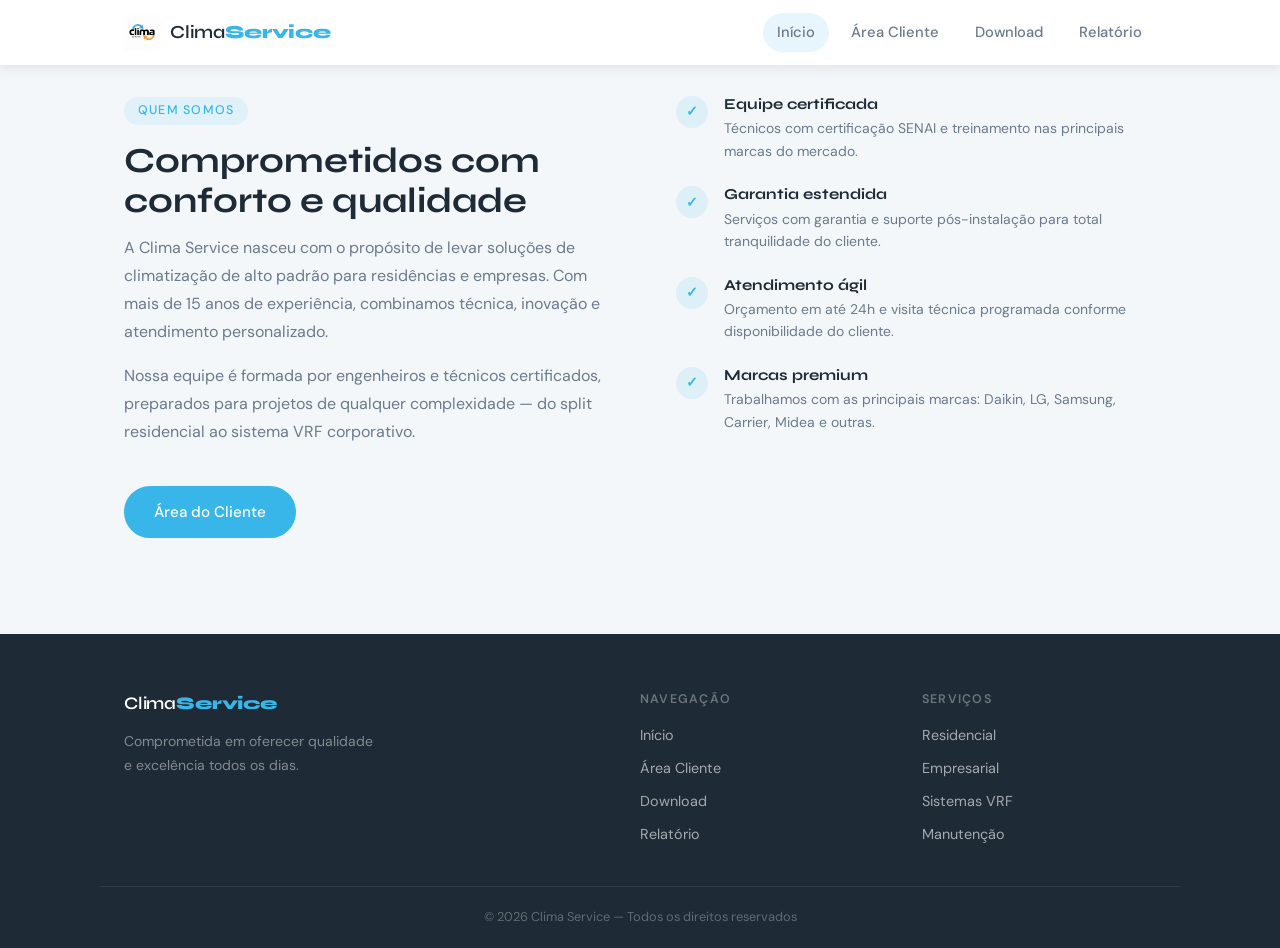
==== commit 22df1ea9: "update" ====
--- a/index.html
+++ b/index.html
@@ -7,10 +7,10 @@
   <link rel="preconnect" href="https://fonts.googleapis.com">
   <link rel="preconnect" href="https://fonts.gstatic.com" crossorigin>
   <link href="https://fonts.googleapis.com/css2?family=DM+Sans:wght@300;400;500&family=Syne:wght@600;700;800&display=swap" rel="stylesheet">
+  <link rel="stylesheet" href="https://cdn.jsdelivr.net/npm/bootstrap-icons@1.11.3/font/bootstrap-icons.css">
   <link rel="stylesheet" href="css/style.css">
 </head>
 <body>
-
   <!-- ============================
        NAVBAR
   ============================= -->
@@ -20,14 +20,12 @@
         <img src="imagens/logo-clima-branco.png" alt="Clima Service" class="logo-img">
         <span class="logo-text">Clima<strong>Service</strong></span>
       </a>
-
       <nav class="navbar-nav" id="navMenu">
         <a href="index.html" class="nav-link active">Início</a>
-        <a href="pagina-lojas.html" class="nav-link">Lojas</a>
+        <a href="pagina-lojas.html" class="nav-link">Área Cliente</a>
         <a href="download.html" class="nav-link">Download</a>
         <a href="relatorio.html" class="nav-link">Relatório</a>
       </nav>
-
       <button class="navbar-toggle" id="navToggle" aria-label="Abrir menu">
         <span></span>
         <span></span>
@@ -35,128 +33,6 @@
       </button>
     </div>
   </header>
-
-  <!-- ============================
-       HERO
-  ============================= -->
-  <section class="hero">
-    <div class="hero-bg-shapes">
-      <div class="shape shape-1"></div>
-      <div class="shape shape-2"></div>
-      <div class="shape shape-3"></div>
-    </div>
-    <div class="hero-inner">
-      <div class="hero-content">
-        <span class="hero-tag">Climatização Profissional</span>
-        <h1 class="hero-title">Conforto térmico<br>para cada ambiente</h1>
-        <p class="hero-desc">Soluções completas em ar-condicionado residencial, empresarial e industrial. Instalação, manutenção, projetos e sistemas VRF com excelência e qualidade.</p>
-        <div class="hero-actions">
-          <a href="pagina-lojas.html" class="btn btn-primary">Encontrar loja</a>
-          <a href="#servicos" class="btn btn-ghost">Ver serviços</a>
-        </div>
-      </div>
-      <div class="hero-visual">
-        <div class="hero-card">
-          <div class="hero-card-icon">❄</div>
-          <p class="hero-card-label">Sistemas VRF</p>
-        </div>
-        <div class="hero-card">
-          <div class="hero-card-icon">🏢</div>
-          <p class="hero-card-label">Projetos comerciais</p>
-        </div>
-        <div class="hero-card">
-          <div class="hero-card-icon">🏠</div>
-          <p class="hero-card-label">Residencial</p>
-        </div>
-        <div class="hero-card">
-          <div class="hero-card-icon">🔧</div>
-          <p class="hero-card-label">Manutenção</p>
-        </div>
-      </div>
-    </div>
-    <div class="hero-scroll-hint">
-      <span>Role para conhecer</span>
-      <div class="scroll-arrow"></div>
-    </div>
-  </section>
-
-  <!-- ============================
-       NÚMEROS
-  ============================= -->
-  <section class="numeros">
-    <div class="section-inner">
-      <div class="numero-item">
-        <span class="numero-valor">+15</span>
-        <span class="numero-label">Anos de mercado</span>
-      </div>
-      <div class="numero-item">
-        <span class="numero-valor">+8</span>
-        <span class="numero-label">Lojas próprias</span>
-      </div>
-      <div class="numero-item">
-        <span class="numero-valor">+5k</span>
-        <span class="numero-label">Instalações realizadas</span>
-      </div>
-      <div class="numero-item">
-        <span class="numero-valor">98%</span>
-        <span class="numero-label">Clientes satisfeitos</span>
-      </div>
-    </div>
-  </section>
-
-  <!-- ============================
-       SERVIÇOS
-  ============================= -->
-  <section class="servicos" id="servicos">
-    <div class="section-inner">
-      <div class="section-header">
-        <span class="section-tag">O que fazemos</span>
-        <h2 class="section-title">Serviços especializados<br>em climatização</h2>
-        <p class="section-desc">Da instalação ao projeto completo, a Clima Service oferece soluções para todos os portes de ambiente.</p>
-      </div>
-      <div class="servicos-grid">
-
-        <div class="servico-card">
-          <div class="servico-icon">❄</div>
-          <h3>Ar-condicionado Residencial</h3>
-          <p>Instalação e manutenção de splits, multisplits e janeleiros. Ambiente doméstico com conforto garantido.</p>
-        </div>
-
-        <div class="servico-card destaque">
-          <div class="servico-icon">🏢</div>
-          <h3>Climatização Empresarial</h3>
-          <p>Projetos sob medida para escritórios, comércios e galpões industriais. Eficiência energética e conforto para equipes.</p>
-          <span class="servico-badge">Mais procurado</span>
-        </div>
-
-        <div class="servico-card">
-          <div class="servico-icon">🔗</div>
-          <h3>Sistemas VRF</h3>
-          <p>Volume de refrigerante variável — a solução mais moderna para grandes espaços com múltiplas zonas de controle.</p>
-        </div>
-
-        <div class="servico-card">
-          <div class="servico-icon">📐</div>
-          <h3>Projetos Técnicos</h3>
-          <p>Dimensionamento, memorial de cálculo e documentação técnica para aprovação em órgãos competentes.</p>
-        </div>
-
-        <div class="servico-card">
-          <div class="servico-icon">🔧</div>
-          <h3>Manutenção Preventiva</h3>
-          <p>Programas de manutenção periódica para garantir vida útil longa e eficiência dos equipamentos.</p>
-        </div>
-
-        <div class="servico-card">
-          <div class="servico-icon">♻</div>
-          <h3>Higienização</h3>
-          <p>Limpeza profissional completa dos equipamentos, com produto bactericida e melhora na qualidade do ar.</p>
-        </div>
-
-      </div>
-    </div>
-  </section>
-
   <!-- ============================
        SOBRE
   ============================= -->
@@ -167,7 +43,7 @@
         <h2 class="section-title">Comprometidos com<br>conforto e qualidade</h2>
         <p>A Clima Service nasceu com o propósito de levar soluções de climatização de alto padrão para residências e empresas. Com mais de 15 anos de experiência, combinamos técnica, inovação e atendimento personalizado.</p>
         <p>Nossa equipe é formada por engenheiros e técnicos certificados, preparados para projetos de qualquer complexidade — do split residencial ao sistema VRF corporativo.</p>
-        <a href="pagina-lojas.html" class="btn btn-primary" style="margin-top: 1.5rem; display: inline-flex;">Conheça nossas lojas</a>
+        <a href="pagina-lojas.html" class="btn btn-primary" style="margin-top: 1.5rem; display: inline-flex;">Área do Cliente</a>
       </div>
       <div class="sobre-diferenciais">
         <div class="diferencial">
@@ -201,18 +77,6 @@
       </div>
     </div>
   </section>
-
-  <!-- ============================
-       CTA FINAL
-  ============================= -->
-  <section class="cta-section">
-    <div class="section-inner cta-inner">
-      <h2>Pronto para ter conforto<br>no seu ambiente?</h2>
-      <p>Entre em contato com a loja mais próxima e solicite um orçamento sem compromisso.</p>
-      <a href="pagina-lojas.html" class="btn btn-white">Encontrar loja mais próxima</a>
-    </div>
-  </section>
-
   <!-- ============================
        FOOTER
   ============================= -->
@@ -225,7 +89,7 @@
       <div class="footer-nav">
         <span class="footer-nav-title">Navegação</span>
         <a href="index.html">Início</a>
-        <a href="pagina-lojas.html">Lojas</a>
+        <a href="pagina-lojas.html">Área Cliente</a>
         <a href="download.html">Download</a>
         <a href="relatorio.html">Relatório</a>
       </div>
@@ -243,12 +107,6 @@
   </footer>
 
   <script>
-    // Navbar scroll
-    const navbar = document.getElementById('navbar');
-    window.addEventListener('scroll', () => {
-      navbar.classList.toggle('scrolled', window.scrollY > 40);
-    });
-
     // Mobile menu
     const toggle = document.getElementById('navToggle');
     const menu = document.getElementById('navMenu');
--- a/css/style.css
+++ b/css/style.css
@@ -1,5 +1,3 @@
-@import url('https://fonts.googleapis.com/css2?family=DM+Sans:wght@300;400;500&family=Syne:wght@600;700;800&display=swap');
-
 /* ==========================================
    VARIÁVEIS
    ========================================== */
@@ -22,7 +20,7 @@
   /* Superfícies e Neutros */
   --color-bg-page: #f4f7fa;
   --color-surface: #ffffff;
-  --color-surface-muted: rgb(223, 223, 223);
+  --color-surface-muted: #dfdfdf;
 
   /* Tipografia e Cores de Texto */
   --color-text-main: #1e2a35;
@@ -48,7 +46,7 @@
 
   /* Layout */
   --max-content-width: 1080px;
-  --navbar-height: 68px;
+  --navbar-height: 65px;
 }
 
 /* ==========================================
@@ -146,6 +144,141 @@
 }
 
 /* ==========================================
+   NAVBAR
+   ========================================== */
+
+.navbar {
+  position: fixed; /* Fixa o elemento na tela, ignorando o scroll da página */
+  top: 0; /* Alinha o elemento no topo e expande para as bordas laterais */
+  left: 0;
+  right: 0;
+  z-index: 100; /* Garante que o menu flutue sobre os outros elementos da página */
+  height: var(--navbar-height); /* Define a altura usando a variável centralizada no :root */
+}
+
+.navbar-inner {
+  max-width: var(--max-content-width);
+  margin: 0 auto;
+  padding: 0 24px;
+  height: 100%;
+  display: flex;
+  align-items: center;
+  justify-content: space-between;
+  gap: 24px;
+}
+
+.navbar-logo {
+  display: flex;
+  align-items: center;
+  gap: 10px;
+  color: var(--color-primary-contrast);
+  transition: color var(--transition-normal);
+}
+
+.navbar-logo {
+  color: var(--color-text-main);
+}
+
+.logo-img {
+  height: 36px;
+  width: auto;
+}
+
+.logo-text {
+  font-family: var(--font-heading);
+  font-size: 1.15rem;
+  font-weight: 600;
+  letter-spacing: -0.01em;
+}
+
+.logo-text strong {
+  font-weight: 800;
+  color: var(--color-primary);
+}
+
+.navbar-nav {
+  display: flex;
+  align-items: center;
+  gap: 8px;
+}
+
+.nav-link {
+  font-size: 0.92rem;
+  font-weight: 500;
+  padding: 8px 14px;
+  border-radius: var(--radius-full);
+  color: rgba(255,255,255,0.85);
+  transition: color var(--transition-normal), background var(--transition-normal);
+}
+
+.nav-link {
+  color: var(--color-text-muted);
+}
+
+.nav-link:hover,
+.nav-link.active {
+  background: rgba(56,182,233,0.12);
+  color: var(--color-primary);
+}
+
+.navbar-toggle {
+  display: none;
+  flex-direction: column;
+  gap: 5px;
+  background: none;
+  border: none;
+  cursor: pointer;
+  padding: 6px;
+  border-radius: var(--radius-sm);
+}
+
+.navbar-toggle span {
+  display: block;
+  width: 24px;
+  height: 2px;
+  background: var(--color-primary-contrast);
+  border-radius: 2px;
+  transition: transform var(--transition-normal), opacity var(--transition-normal);
+}
+
+.navbar-toggle span {
+  background: var(--color-text-main);
+}
+
+.navbar-toggle.open span:nth-child(1) { 
+  transform: translateY(7px) rotate(45deg); 
+}
+
+.navbar-toggle.open span:nth-child(2) { 
+  opacity: 0; 
+}
+
+.navbar-toggle.open span:nth-child(3) { 
+  transform: translateY(-7px) rotate(-45deg); 
+}
+
+/* ==========================================
+   NAVBAR — ESTADO FIXO PARA PÁGINAS INTERNAS
+   ========================================== */
+ 
+.navbar {
+  background: var(--color-surface);
+  box-shadow: var(--shadow-sm);
+}
+ 
+.navbar .navbar-logo {
+  color: var(--color-text-main);
+}
+ 
+.navbar .nav-link {
+  color: var(--color-text-muted);
+}
+ 
+.navbar .navbar-toggle span {
+  background: var(--color-text-main);
+}
+
+/* ==========================================
    BOTÕES
    ========================================== */
 
@@ -201,119 +334,6 @@
   transform: translateY(-2px);
   box-shadow: 0 8px 24px rgba(0,0,0,0.15);
 }
-
-/* ==========================================
-   NAVBAR
-   ========================================== */
-
-.navbar {
-  position: fixed;
-  top: 0;
-  left: 0;
-  right: 0;
-  z-index: 100;
-  height: var(--navbar-height);
-  background: transparent;
-  transition: background var(--transition-slow), box-shadow var(--transition-slow);
-}
-
-.navbar.scrolled {
-  background: var(--color-surface);
-  box-shadow: var(--shadow-sm);
-}
-
-.navbar-inner {
-  max-width: var(--max-content-width);
-  margin: 0 auto;
-  padding: 0 24px;
-  height: 100%;
-  display: flex;
-  align-items: center;
-  justify-content: space-between;
-  gap: 24px;
-}
-
-.navbar-logo {
-  display: flex;
-  align-items: center;
-  gap: 10px;
-  color: var(--color-primary-contrast);
-  transition: color var(--transition-normal);
-}
-
-.navbar.scrolled .navbar-logo {
-  color: var(--color-text-main);
-}
-
-.logo-img {
-  height: 36px;
-  width: auto;
-}
-
-.logo-text {
-  font-family: var(--font-heading);
-  font-size: 1.15rem;
-  font-weight: 600;
-  letter-spacing: -0.01em;
-}
-
-.logo-text strong {
-  font-weight: 800;
-  color: var(--color-primary);
-}
-
-.navbar-nav {
-  display: flex;
-  align-items: center;
-  gap: 8px;
-}
-
-.nav-link {
-  font-size: 0.92rem;
-  font-weight: 500;
-  padding: 8px 14px;
-  border-radius: var(--radius-full);
-  color: rgba(255,255,255,0.85);
-  transition: color var(--transition-normal), background var(--transition-normal);
-}
-
-.navbar.scrolled .nav-link {
-  color: var(--color-text-muted);
-}
-
-.nav-link:hover,
-.nav-link.active {
-  background: rgba(56,182,233,0.12);
-  color: var(--color-primary);
-}
-
-.navbar-toggle {
-  display: none;
-  flex-direction: column;
-  gap: 5px;
-  background: none;
-  border: none;
-  cursor: pointer;
-  padding: 6px;
-  border-radius: var(--radius-sm);
-}
-
-.navbar-toggle span {
-  display: block;
-  width: 24px;
-  height: 2px;
-  background: var(--color-primary-contrast);
-  border-radius: 2px;
-  transition: transform var(--transition-normal), opacity var(--transition-normal);
-}
-
-.navbar.scrolled .navbar-toggle span {
-  background: var(--color-text-main);
-}
-
-.navbar-toggle.open span:nth-child(1) { transform: translateY(7px) rotate(45deg); }
-.navbar-toggle.open span:nth-child(2) { opacity: 0; }
-.navbar-toggle.open span:nth-child(3) { transform: translateY(-7px) rotate(-45deg); }
 
 /* ==========================================
    HERO
@@ -594,7 +614,7 @@
 
 .sobre-section {
   padding: 96px 0;
-  background: var(--color-surface);
+  background: var(--color-bg-page);
 }
 
 .sobre-inner {
@@ -981,26 +1001,7 @@
   }
 }
 
-/* ==========================================
-   NAVBAR — ESTADO FIXO PARA PÁGINAS INTERNAS
-   ========================================== */
- 
-.page-lojas .navbar {
-  background: var(--color-surface);
-  box-shadow: var(--shadow-sm);
-}
- 
-.page-lojas .navbar .navbar-logo {
-  color: var(--color-text-main);
-}
- 
-.page-lojas .navbar .nav-link {
-  color: var(--color-text-muted);
-}
- 
-.page-lojas .navbar .navbar-toggle span {
-  background: var(--color-text-main);
-}
+
  
 /* ==========================================
    PAGE HEADER — LOJAS
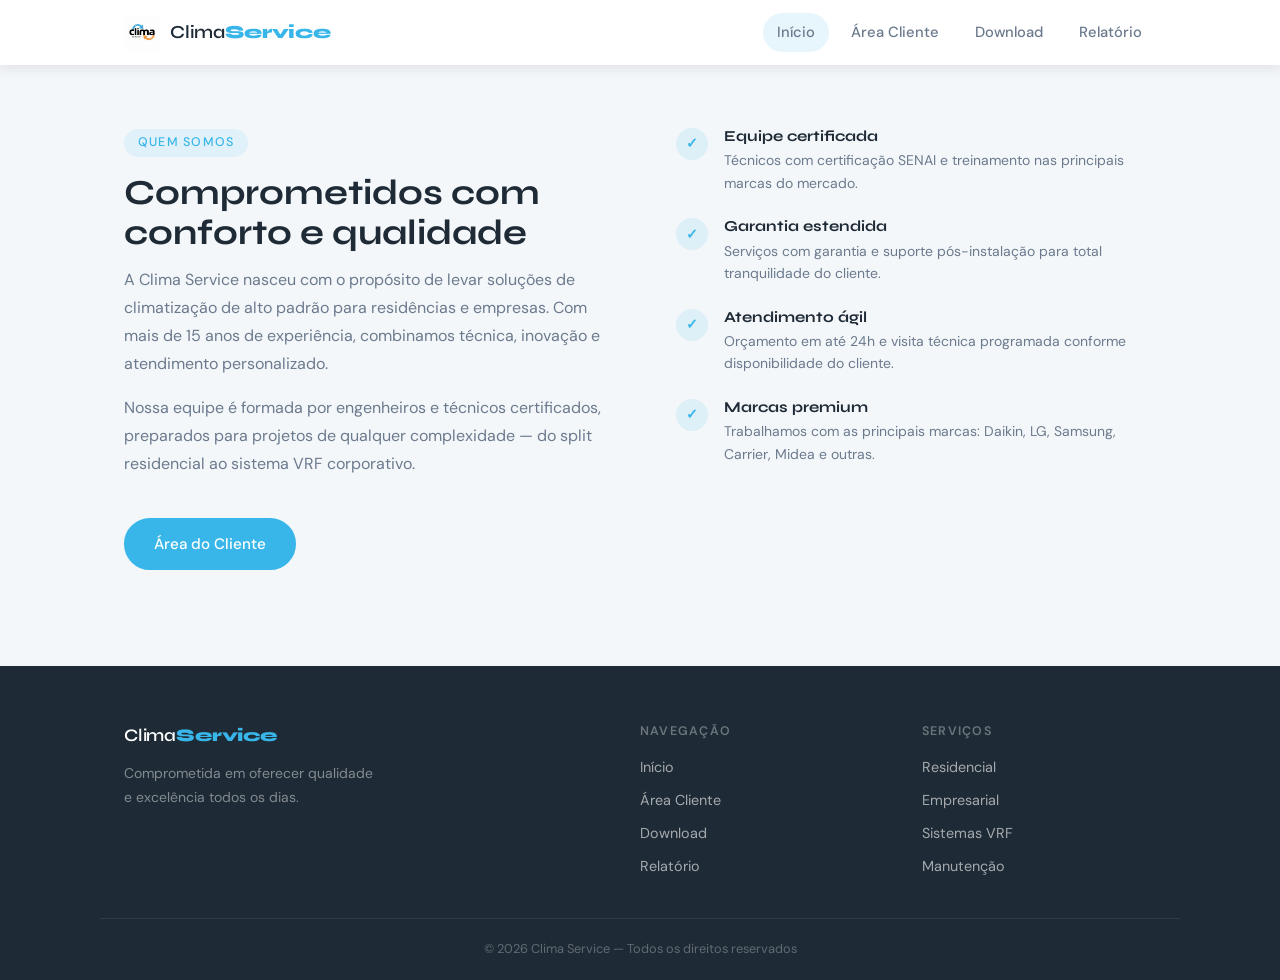
==== commit 6c929a5a: "update" ====
--- a/index.html
+++ b/index.html
@@ -10,7 +10,7 @@
   <link rel="stylesheet" href="https://cdn.jsdelivr.net/npm/bootstrap-icons@1.11.3/font/bootstrap-icons.css">
   <link rel="stylesheet" href="css/style.css">
 </head>
-<body>
+<body class="body">
   <!-- ============================
        NAVBAR
   ============================= -->
--- a/css/style.css
+++ b/css/style.css
@@ -100,6 +100,146 @@
   color: var(--color-text-main);
 }
 
+.body {
+  margin-top: 32px;
+}
+
+/* ==========================================
+   NAVBAR
+   ========================================== */
+
+.navbar {
+  position: fixed; /* Fixa o elemento na tela, ignorando o scroll da página */
+  top: 0; /* Alinha o elemento no topo e expande para as bordas laterais */
+  left: 0;
+  right: 0;
+  z-index: 100; /* Garante que o menu flutue sobre os outros elementos da página */
+  height: var(--navbar-height); /* Define a altura usando a variável centralizada no :root */
+}
+
+.navbar-inner {
+  max-width: var(--max-content-width); /* Limita a largura máxima do conteúdo conforme variável global */
+  margin: 0 auto; /* Centraliza o container horizontalmente */
+  padding: 0 24px; /* Espaçamento interno lateral para segurança em telas menores */
+  height: 100%; /* Ocupa 100% da altura da .navbar pai */
+  display: flex; /* Define o container como flexível */
+  align-items: center; /* Alinha os itens (Logo e Menu) verticalmente ao centro */
+  justify-content: space-between; /* Distribui os itens: um para cada extremidade (espaço entre eles) */
+  gap: 24px; /* Distância mínima de segurança entre os itens internos */
+}
+
+.navbar-logo {
+  display: flex;
+  align-items: center;
+  gap: 10px;
+  color: var(--color-primary-contrast);
+  transition: color var(--transition-normal);
+}
+
+.navbar-logo {
+  color: var(--color-text-main);
+}
+
+.logo-img {
+  height: 36px;
+  width: auto;
+}
+
+.logo-text {
+  font-family: var(--font-heading);
+  font-size: 1.15rem;
+  font-weight: 600;
+  letter-spacing: -0.01em;
+}
+
+.logo-text strong {
+  font-weight: 800;
+  color: var(--color-primary);
+}
+
+.navbar-nav {
+  display: flex;
+  align-items: center;
+  gap: 8px;
+}
+
+.nav-link {
+  font-size: 0.92rem;
+  font-weight: 500;
+  padding: 8px 14px;
+  border-radius: var(--radius-full);
+  color: rgba(255,255,255,0.85);
+  transition: color var(--transition-normal), background var(--transition-normal);
+}
+
+.nav-link {
+  color: var(--color-text-muted);
+}
+
+.nav-link:hover,
+.nav-link.active {
+  background: rgba(56,182,233,0.12);
+  color: var(--color-primary);
+}
+
+.navbar-toggle {
+  display: none;
+  flex-direction: column;
+  gap: 5px;
+  background: none;
+  border: none;
+  cursor: pointer;
+  padding: 6px;
+  border-radius: var(--radius-sm);
+}
+
+.navbar-toggle span {
+  display: block;
+  width: 24px;
+  height: 2px;
+  background: var(--color-primary-contrast);
+  border-radius: 2px;
+  transition: transform var(--transition-normal), opacity var(--transition-normal);
+}
+
+.navbar-toggle span {
+  background: var(--color-text-main);
+}
+
+.navbar-toggle.open span:nth-child(1) { 
+  transform: translateY(7px) rotate(45deg); 
+}
+
+.navbar-toggle.open span:nth-child(2) { 
+  opacity: 0; 
+}
+
+.navbar-toggle.open span:nth-child(3) { 
+  transform: translateY(-7px) rotate(-45deg); 
+}
+
+/* ==========================================
+   NAVBAR — ESTADO FIXO PARA PÁGINAS INTERNAS
+   ========================================== */
+ 
+.navbar {
+  background: var(--color-surface);
+  box-shadow: var(--shadow-sm);
+}
+ 
+.navbar .navbar-logo {
+  color: var(--color-text-main);
+}
+ 
+.navbar .nav-link {
+  color: var(--color-text-muted);
+}
+ 
+.navbar .navbar-toggle span {
+  background: var(--color-text-main);
+}
+
+
 /* ==========================================
    UTILITÁRIOS
    ========================================== */
@@ -141,141 +281,6 @@
   color: var(--color-text-muted);
   font-size: 1rem;
   line-height: 1.7;
-}
-
-/* ==========================================
-   NAVBAR
-   ========================================== */
-
-.navbar {
-  position: fixed; /* Fixa o elemento na tela, ignorando o scroll da página */
-  top: 0; /* Alinha o elemento no topo e expande para as bordas laterais */
-  left: 0;
-  right: 0;
-  z-index: 100; /* Garante que o menu flutue sobre os outros elementos da página */
-  height: var(--navbar-height); /* Define a altura usando a variável centralizada no :root */
-}
-
-.navbar-inner {
-  max-width: var(--max-content-width);
-  margin: 0 auto;
-  padding: 0 24px;
-  height: 100%;
-  display: flex;
-  align-items: center;
-  justify-content: space-between;
-  gap: 24px;
-}
-
-.navbar-logo {
-  display: flex;
-  align-items: center;
-  gap: 10px;
-  color: var(--color-primary-contrast);
-  transition: color var(--transition-normal);
-}
-
-.navbar-logo {
-  color: var(--color-text-main);
-}
-
-.logo-img {
-  height: 36px;
-  width: auto;
-}
-
-.logo-text {
-  font-family: var(--font-heading);
-  font-size: 1.15rem;
-  font-weight: 600;
-  letter-spacing: -0.01em;
-}
-
-.logo-text strong {
-  font-weight: 800;
-  color: var(--color-primary);
-}
-
-.navbar-nav {
-  display: flex;
-  align-items: center;
-  gap: 8px;
-}
-
-.nav-link {
-  font-size: 0.92rem;
-  font-weight: 500;
-  padding: 8px 14px;
-  border-radius: var(--radius-full);
-  color: rgba(255,255,255,0.85);
-  transition: color var(--transition-normal), background var(--transition-normal);
-}
-
-.nav-link {
-  color: var(--color-text-muted);
-}
-
-.nav-link:hover,
-.nav-link.active {
-  background: rgba(56,182,233,0.12);
-  color: var(--color-primary);
-}
-
-.navbar-toggle {
-  display: none;
-  flex-direction: column;
-  gap: 5px;
-  background: none;
-  border: none;
-  cursor: pointer;
-  padding: 6px;
-  border-radius: var(--radius-sm);
-}
-
-.navbar-toggle span {
-  display: block;
-  width: 24px;
-  height: 2px;
-  background: var(--color-primary-contrast);
-  border-radius: 2px;
-  transition: transform var(--transition-normal), opacity var(--transition-normal);
-}
-
-.navbar-toggle span {
-  background: var(--color-text-main);
-}
-
-.navbar-toggle.open span:nth-child(1) { 
-  transform: translateY(7px) rotate(45deg); 
-}
-
-.navbar-toggle.open span:nth-child(2) { 
-  opacity: 0; 
-}
-
-.navbar-toggle.open span:nth-child(3) { 
-  transform: translateY(-7px) rotate(-45deg); 
-}
-
-/* ==========================================
-   NAVBAR — ESTADO FIXO PARA PÁGINAS INTERNAS
-   ========================================== */
- 
-.navbar {
-  background: var(--color-surface);
-  box-shadow: var(--shadow-sm);
-}
- 
-.navbar .navbar-logo {
-  color: var(--color-text-main);
-}
- 
-.navbar .nav-link {
-  color: var(--color-text-muted);
-}
- 
-.navbar .navbar-toggle span {
-  background: var(--color-text-main);
 }
 
 /* ==========================================
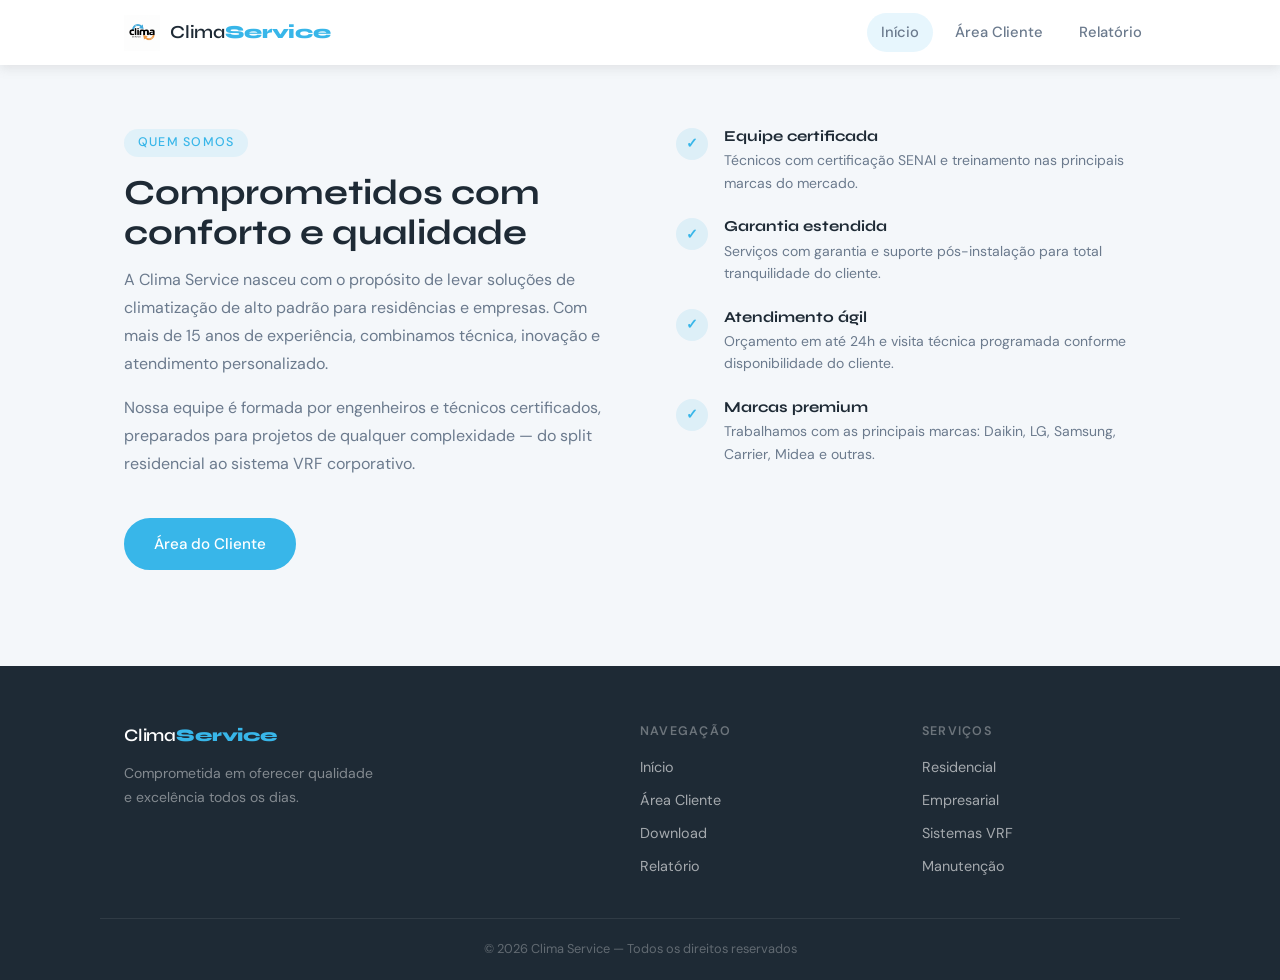
==== commit 4edd249a: "update" ====
--- a/index.html
+++ b/index.html
@@ -23,7 +23,6 @@
       <nav class="navbar-nav" id="navMenu">
         <a href="index.html" class="nav-link active">Início</a>
         <a href="pagina-lojas.html" class="nav-link">Área Cliente</a>
-        <a href="download.html" class="nav-link">Download</a>
         <a href="relatorio.html" class="nav-link">Relatório</a>
       </nav>
       <button class="navbar-toggle" id="navToggle" aria-label="Abrir menu">
--- a/css/style.css
+++ b/css/style.css
@@ -509,13 +509,13 @@
    NÚMEROS
    ========================================== */
 
-.numeros {
-  background: var(--color-surface);
+.numeros { /* EXCLUIR EXCLUIR EXCLUIR EXCLUIR EXCLUIR EXCLUIR EXCLUIR EXCLUIR */
+  background: #6ee78c;
   padding: 48px 0;
   border-bottom: 1px solid rgba(0,0,0,0.06);
 }
 
-.numeros .section-inner {
+.numeros .section-inner { /* EXCLUIR EXCLUIR EXCLUIR EXCLUIR EXCLUIR EXCLUIR EXCLUIR EXCLUIR */
   display: grid;
   grid-template-columns: repeat(4, 1fr);
   gap: 0;
@@ -864,11 +864,432 @@
 .marca, .btu, .ano { font-size: 0.8rem; color: var(--color-text-muted); margin-bottom: 5px; display: flex; justify-content: space-between; }
 .obsoleto { background-color: var(--color-surface-muted); }
 
-/* ==========================================
-   RESPONSIVIDADE
-   ========================================== */
-
-/* --- Tablet largo: ≤ 900px --- */
+
+
+
+ 
+/* ==========================================
+   PAGE HEADER — LOJAS
+   ========================================== */
+ 
+.page-header {
+  background: linear-gradient(135deg, var(--color-primary-dark) 0%, var(--color-primary) 100%);
+  padding: calc(var(--navbar-height) + 40px) 0 48px;
+}
+ 
+.page-header-inner {
+  max-width: var(--max-content-width);
+  margin: 0 auto;
+  padding: 0 24px;
+  display: flex;
+  align-items: flex-end;
+  justify-content: space-between;
+  gap: 32px;
+}
+ 
+.page-header-title {
+  font-family: var(--font-heading);
+  font-size: clamp(1.8rem, 4vw, 2.6rem);
+  font-weight: 800;
+  color: var(--color-primary-contrast);
+  margin-bottom: 8px;
+}
+ 
+.page-header-desc {
+  font-size: 0.95rem;
+  color: rgba(255,255,255,0.75);
+  max-width: 400px;
+}
+ 
+.page-header .section-tag {
+  color: rgba(255,255,255,0.8);
+  background: rgba(255,255,255,0.15);
+}
+ 
+/* Resumo de status no header */
+.status-resumo {
+  display: flex;
+  gap: 12px;
+  flex-shrink: 0;
+}
+ 
+.resumo-item {
+  display: flex;
+  align-items: center;
+  gap: 10px;
+  background: rgba(255,255,255,0.14);
+  border: 1px solid rgba(255,255,255,0.2);
+  border-radius: var(--radius-md);
+  padding: 12px 16px;
+  backdrop-filter: blur(6px);
+}
+ 
+.resumo-item i {
+  font-size: 1.4rem;
+}
+ 
+.resumo-ok i      { color: #6ee78c; }
+.resumo-manutencao i { color: #ffc96b; }
+.resumo-obsoleto i   { color: rgba(255,255,255,0.5); }
+ 
+.resumo-valor {
+  display: block;
+  font-family: var(--font-heading);
+  font-size: 1.3rem;
+  font-weight: 800;
+  color: #fff;
+  line-height: 1;
+}
+ 
+.resumo-label {
+  display: block;
+  font-size: 0.72rem;
+  color: rgba(255,255,255,0.65);
+  white-space: nowrap;
+  margin-top: 2px;
+}
+ 
+/* ==========================================
+   GRID DE LOJAS
+   ========================================== */
+ 
+.lojas-main {
+  padding: 40px 0 64px;
+}
+ 
+.lojas-inner {
+  max-width: var(--max-content-width);
+  margin: 0 auto;
+  padding: 0 24px;
+  display: grid;
+  grid-template-columns: repeat(4, 1fr);
+  gap: 16px;
+}
+
+/* --- Circuitos e Grid --- */
+.equipamentos-section {
+  padding: 60px 0;
+}
+
+.circuito-group {
+  margin-bottom: 50px;
+}
+
+.circuito-title {
+  font-family: 'Syne', sans-serif;
+  font-size: 1.5rem;
+  margin-bottom: 30px;
+  display: flex;
+  align-items: center;
+  gap: 12px;
+  color: var(--color-text-main);
+  border-left: 4px solid var(--color-primary);
+  padding-left: 15px;
+}
+
+.equipamentos-grid {
+  display: grid;
+  grid-template-columns: repeat(4, 1fr);
+  gap: 24px;
+}
+
+/* --- Cards de Equipamentos --- */
+.card-equip {
+  background: var(--color-surface);
+  border-radius: var(--radius-lg);
+  padding: 24px;
+  box-shadow: var(--shadow-sm);
+  position: relative;
+  display: flex;
+  flex-direction: column;
+  transition: var(--transition-base);
+  border: 1px solid transparent;
+}
+
+.card-equip:hover {
+  box-shadow: var(--shadow-md);
+  transform: translateY(-5px);
+  border-color: var(--color-primary-light);
+}
+
+/* Status Badges */
+.card-badge {
+  position: absolute;
+  top: 20px;
+  right: 20px;
+  padding: 4px 12px;
+  border-radius: 50px;
+  font-size: 0.75rem;
+  font-weight: 700;
+  text-transform: uppercase;
+  letter-spacing: 0.5px;
+}
+
+.badge-ok { 
+  background: var(--color-bg-success);
+  color: var(--color-success); 
+}
+
+.badge-alerta { 
+  background: var(--color-bg-warning); 
+  color: var(--color-warning); 
+}
+
+.badge-parado { 
+  background: var(--color-bg-danger); 
+  color: var(--color-danger); }
+
+/* Conteúdo do Card */
+.equip-img-container {
+  height: 120px;
+  display: flex;
+  align-items: center;
+  justify-content: center;
+  margin-top: 10px;
+  margin-bottom: 10px;
+}
+
+.equip-img {
+  max-height: 100%;
+  object-fit: contain;
+}
+
+.equip-main-info {
+  margin-bottom: 16px;
+}
+
+.equip-id {
+  font-size: 0.85rem;
+  color: var(--color-text-muted);
+  font-weight: 500;
+}
+
+.equip-main-info h3 {
+  font-family: 'Syne', sans-serif;
+  font-size: 1.25rem;
+  color: var(--color-text-main);
+}
+
+.equip-specs {
+  display: grid;
+  grid-template-columns: 1fr;
+  gap: 3px;
+  padding: 12px 0;
+  border-top: 1px solid var(--color-surface-muted);
+  border-bottom: 1px solid var(--color-surface-muted);
+  margin-bottom: 16px;
+}
+
+.spec-item {
+  display: flex;
+  justify-content: space-between;
+  font-size: 0.9rem;
+}
+
+.spec-item span { color: var(--color-text-muted); }
+
+.equip-status-msg {
+  font-size: 0.85rem;
+  display: flex;
+  align-items: flex-start;
+  gap: 8px;
+  line-height: 1.4;
+}
+
+.status-ok .equip-status-msg { 
+  color: var(--color-success); 
+}
+
+.status-alerta .equip-status-msg { 
+  color: var(--color-warning); 
+}
+
+.status-parado .equip-status-msg { 
+  color: var(--color-danger); 
+}
+ 
+/* ==========================================
+   CARD LOJA — REDESIGN
+   ========================================== */
+ 
+.card-loja {
+  background: var(--color-surface);
+  border-radius: var(--radius-md);
+  border: 1px solid rgba(0,0,0,0.07);
+  padding: 20px;
+  display: flex;
+  flex-direction: column;
+  gap: 14px;
+  position: relative;
+  transition: transform var(--transition-normal), box-shadow var(--transition-normal);
+  text-decoration: none;
+  color: inherit;
+}
+ 
+a.card-loja:hover {
+  transform: translateY(-3px);
+  box-shadow: var(--shadow-lg);
+  border-color: rgba(56,182,233,0.25);
+}
+ 
+.card-loja.obsoleto {
+  background: var(--color-surface-muted);
+  border-color: rgba(0,0,0,0.05);
+  opacity: 0.75;
+}
+ 
+/* Header do card: número + ícone de status */
+.card-loja-header {
+  display: flex;
+  align-items: center;
+  justify-content: space-between;
+}
+ 
+.card-loja-numero {
+  font-family: var(--font-heading);
+  font-size: 1.5rem;
+  font-weight: 800;
+  color: var(--color-primary);
+  line-height: 1;
+}
+ 
+.card-status-icon {
+  width: 34px;
+  height: 34px;
+  border-radius: 50%;
+  display: flex;
+  align-items: center;
+  justify-content: center;
+  font-size: 0.95rem;
+}
+ 
+.card-status-icon.operacional {
+  background: var(--color-bg-success);
+  color: var(--color-success);
+}
+ 
+.card-status-icon.manutencao {
+  background: var(--color-bg-danger);
+  color: var(--color-danger);
+}
+ 
+.card-status-icon.alerta {
+  background: var(--color-bg-warning);
+  color: var(--color-warning);
+}
+ 
+/* Nome da cidade */
+.card-loja-nome {
+  font-family: var(--font-heading);
+  font-size: 1rem;
+  font-weight: 700;
+  color: var(--color-text-main);
+  margin: 0;
+}
+ 
+/* Dados técnicos */
+.card-loja-dados {
+  display: flex;
+  flex-direction: column;
+  gap: 6px;
+  flex: 1;
+}
+ 
+.dado-item {
+  display: flex;
+  justify-content: space-between;
+  align-items: center;
+  gap: 8px;
+}
+ 
+.dado-label {
+  font-size: 0.75rem;
+  color: var(--color-text-muted);
+  white-space: nowrap;
+}
+ 
+.dado-valor {
+  font-size: 0.78rem;
+  font-weight: 500;
+  color: var(--color-text-main);
+  text-align: right;
+}
+ 
+/* Footer do card: badge + seta */
+.card-loja-footer {
+  display: flex;
+  align-items: center;
+  justify-content: space-between;
+  padding-top: 10px;
+  border-top: 1px solid rgba(0,0,0,0.06);
+  gap: 8px;
+}
+ 
+/* Badges de status */
+.status-badge {
+  display: inline-flex;
+  align-items: center;
+  gap: 4px;
+  font-size: 0.72rem;
+  font-weight: 600;
+  padding: 3px 10px;
+  border-radius: var(--radius-full);
+}
+ 
+.status-badge.operacional {
+  background: var(--color-bg-success);
+  color: var(--color-success);
+}
+ 
+.status-badge.manutencao {
+  background: var(--color-bg-danger);
+  color: var(--color-danger);
+}
+ 
+.status-badge.alerta {
+  background: var(--color-bg-warning);
+  color: var(--color-warning);
+}
+ 
+.badge-inativa {
+  display: inline-flex;
+  align-items: center;
+  gap: 4px;
+  font-size: 0.7rem;
+  font-weight: 500;
+  color: var(--color-text-muted);
+  background: rgba(0,0,0,0.06);
+  padding: 3px 8px;
+  border-radius: var(--radius-full);
+}
+ 
+.card-arrow {
+  font-size: 0.95rem;
+  color: var(--color-primary);
+  flex-shrink: 0;
+  transition: transform var(--transition-fast);
+}
+ 
+a.card-loja:hover .card-arrow {
+  transform: translateX(3px);
+}
+
+/* =======================================================
+                       RESPONSIVIDADE
+   ======================================================= */
+ 
+/* Tablet largo ≤ 1024px */
+@media (max-width: 1024px) {
+  .lojas-inner {
+    grid-template-columns: repeat(3, 1fr);
+  }
+
+  .equipamentos-grid {
+    grid-template-columns: repeat(4, 1fr);
+}
+}
+ 
+/* ---------------------------------------------------- */
 @media (max-width: 900px) {
   .hero-inner {
     grid-template-columns: 1fr;
@@ -896,14 +1317,21 @@
     gap: 48px;
   }
 
-  .numeros .section-inner {
+  .numeros .section-inner { /* EXCLUIR EXCLUIR EXCLUIR EXCLUIR EXCLUIR EXCLUIR EXCLUIR EXCLUIR */
     grid-template-columns: repeat(2, 1fr);
   }
 
-  .numero-item:nth-child(2) { border-right: none; }
-  .numero-item:nth-child(3) { border-right: 1px solid rgba(0,0,0,0.07); }
-  .numero-item:nth-child(3),
-  .numero-item:nth-child(4) { border-top: 1px solid rgba(0,0,0,0.07); }
+  .numero-item:nth-child(2) { 
+    border-right: none; 
+  }
+  
+  .numero-item:nth-child(3) {
+    border-right: 1px solid rgba(0,0,0,0.07); 
+  }
+
+  .numero-item:nth-child(3), .numero-item:nth-child(4) { 
+    border-top: 1px solid rgba(0,0,0,0.07); 
+  }
 
   .footer-inner {
     grid-template-columns: 1fr 1fr;
@@ -913,12 +1341,84 @@
   .footer-brand {
     grid-column: 1 / -1;
   }
-}
-
-/* --- Tablet / Mobile largo: ≤ 680px --- */
+  
+  .page-header-inner {
+    flex-direction: column;
+    align-items: flex-start;
+    gap: 24px;
+  }
+ 
+  .status-resumo {
+    width: 100%;
+  }
+ 
+  .resumo-item {
+    flex: 1;
+    justify-content: center;
+  }
+ 
+  .lojas-inner {
+    grid-template-columns: repeat(2, 1fr);
+  }
+
+  .equipamentos-grid {
+    grid-template-columns: repeat(2, 1fr);
+}
+}
+ 
+/* ----------------------------------------------- */
 @media (max-width: 680px) {
   :root {
     --navbar-height: 60px;
+  }
+ 
+  .page-lojas .navbar-nav {
+    display: none;
+    position: fixed;
+    top: var(--navbar-height);
+    left: 0;
+    right: 0;
+    background: var(--color-surface);
+    flex-direction: column;
+    align-items: stretch;
+    padding: 12px 16px 20px;
+    box-shadow: var(--shadow-lg);
+    gap: 4px;
+  }
+ 
+  .page-lojas .navbar-nav.open {
+    display: flex;
+  }
+ 
+  .page-lojas .navbar-toggle {
+    display: flex;
+  }
+ 
+  .status-resumo {
+    flex-direction: row;
+    gap: 8px;
+  }
+ 
+  .resumo-item {
+    flex-direction: column;
+    align-items: center;
+    text-align: center;
+    gap: 4px;
+    padding: 10px 8px;
+  }
+ 
+  .lojas-inner {
+    grid-template-columns: repeat(2, 1fr);
+    gap: 12px;
+  }
+ 
+  .card-loja {
+    padding: 14px;
+    gap: 10px;
+  }
+ 
+  .card-loja-numero {
+    font-size: 1.25rem;
   }
 
   .navbar-nav {
@@ -945,8 +1445,7 @@
     border-radius: var(--radius-md);
   }
 
-  .nav-link:hover,
-  .nav-link.active {
+  .nav-link:hover, .nav-link.active {
     color: var(--color-primary);
   }
 
@@ -972,7 +1471,7 @@
     grid-template-columns: 1fr;
   }
 
-  .numeros .section-inner {
+  .numeros .section-inner { /* EXCLUIR EXCLUIR EXCLUIR EXCLUIR EXCLUIR EXCLUIR EXCLUIR EXCLUIR */
     grid-template-columns: repeat(2, 1fr);
   }
 
@@ -980,9 +1479,13 @@
     grid-template-columns: 1fr;
     gap: 28px;
   }
-}
-
-/* --- Mobile pequeno: ≤ 400px --- */
+
+  .equipamentos-grid {
+    grid-template-columns: repeat(1, 1fr);
+}
+}
+ 
+/* ----------------------------------------------- */
 @media (max-width: 400px) {
   .hero-title {
     font-size: 1.8rem;
@@ -996,7 +1499,7 @@
     font-size: 1.9rem;
   }
 
-  .numeros .section-inner {
+  .numeros .section-inner { /* EXCLUIR EXCLUIR EXCLUIR EXCLUIR EXCLUIR EXCLUIR EXCLUIR EXCLUIR */
     grid-template-columns: repeat(2, 1fr);
   }
 
@@ -1004,365 +1507,7 @@
     border-right: none;
     border-bottom: 1px solid rgba(0,0,0,0.07);
   }
-}
-
-
- 
-/* ==========================================
-   PAGE HEADER — LOJAS
-   ========================================== */
- 
-.page-header {
-  background: linear-gradient(135deg, var(--color-primary-dark) 0%, var(--color-primary) 100%);
-  padding: calc(var(--navbar-height) + 40px) 0 48px;
-}
- 
-.page-header-inner {
-  max-width: var(--max-content-width);
-  margin: 0 auto;
-  padding: 0 24px;
-  display: flex;
-  align-items: flex-end;
-  justify-content: space-between;
-  gap: 32px;
-}
- 
-.page-header-title {
-  font-family: var(--font-heading);
-  font-size: clamp(1.8rem, 4vw, 2.6rem);
-  font-weight: 800;
-  color: var(--color-primary-contrast);
-  margin-bottom: 8px;
-}
- 
-.page-header-desc {
-  font-size: 0.95rem;
-  color: rgba(255,255,255,0.75);
-  max-width: 400px;
-}
- 
-.page-header .section-tag {
-  color: rgba(255,255,255,0.8);
-  background: rgba(255,255,255,0.15);
-}
- 
-/* Resumo de status no header */
-.status-resumo {
-  display: flex;
-  gap: 12px;
-  flex-shrink: 0;
-}
- 
-.resumo-item {
-  display: flex;
-  align-items: center;
-  gap: 10px;
-  background: rgba(255,255,255,0.14);
-  border: 1px solid rgba(255,255,255,0.2);
-  border-radius: var(--radius-md);
-  padding: 12px 16px;
-  backdrop-filter: blur(6px);
-}
- 
-.resumo-item i {
-  font-size: 1.4rem;
-}
- 
-.resumo-ok i      { color: #6ee78c; }
-.resumo-manutencao i { color: #ffc96b; }
-.resumo-obsoleto i   { color: rgba(255,255,255,0.5); }
- 
-.resumo-valor {
-  display: block;
-  font-family: var(--font-heading);
-  font-size: 1.3rem;
-  font-weight: 800;
-  color: #fff;
-  line-height: 1;
-}
- 
-.resumo-label {
-  display: block;
-  font-size: 0.72rem;
-  color: rgba(255,255,255,0.65);
-  white-space: nowrap;
-  margin-top: 2px;
-}
- 
-/* ==========================================
-   GRID DE LOJAS
-   ========================================== */
- 
-.lojas-main {
-  padding: 40px 0 64px;
-}
- 
-.lojas-inner {
-  max-width: var(--max-content-width);
-  margin: 0 auto;
-  padding: 0 24px;
-  display: grid;
-  grid-template-columns: repeat(4, 1fr);
-  gap: 16px;
-}
- 
-/* ==========================================
-   CARD LOJA — REDESIGN
-   ========================================== */
- 
-.card-loja {
-  background: var(--color-surface);
-  border-radius: var(--radius-md);
-  border: 1px solid rgba(0,0,0,0.07);
-  padding: 20px;
-  display: flex;
-  flex-direction: column;
-  gap: 14px;
-  position: relative;
-  transition: transform var(--transition-normal), box-shadow var(--transition-normal);
-  text-decoration: none;
-  color: inherit;
-}
- 
-a.card-loja:hover {
-  transform: translateY(-3px);
-  box-shadow: var(--shadow-lg);
-  border-color: rgba(56,182,233,0.25);
-}
- 
-.card-loja.obsoleto {
-  background: var(--color-surface-muted);
-  border-color: rgba(0,0,0,0.05);
-  opacity: 0.75;
-}
- 
-/* Header do card: número + ícone de status */
-.card-loja-header {
-  display: flex;
-  align-items: center;
-  justify-content: space-between;
-}
- 
-.card-loja-numero {
-  font-family: var(--font-heading);
-  font-size: 1.5rem;
-  font-weight: 800;
-  color: var(--color-primary);
-  line-height: 1;
-}
- 
-.card-status-icon {
-  width: 34px;
-  height: 34px;
-  border-radius: 50%;
-  display: flex;
-  align-items: center;
-  justify-content: center;
-  font-size: 0.95rem;
-}
- 
-.card-status-icon.operacional {
-  background: var(--color-bg-success);
-  color: var(--color-success);
-}
- 
-.card-status-icon.manutencao {
-  background: var(--color-bg-danger);
-  color: var(--color-danger);
-}
- 
-.card-status-icon.alerta {
-  background: var(--color-bg-warning);
-  color: var(--color-warning);
-}
- 
-/* Nome da cidade */
-.card-loja-nome {
-  font-family: var(--font-heading);
-  font-size: 1rem;
-  font-weight: 700;
-  color: var(--color-text-main);
-  margin: 0;
-}
- 
-/* Dados técnicos */
-.card-loja-dados {
-  display: flex;
-  flex-direction: column;
-  gap: 6px;
-  flex: 1;
-}
- 
-.dado-item {
-  display: flex;
-  justify-content: space-between;
-  align-items: center;
-  gap: 8px;
-}
- 
-.dado-label {
-  font-size: 0.75rem;
-  color: var(--color-text-muted);
-  white-space: nowrap;
-}
- 
-.dado-valor {
-  font-size: 0.78rem;
-  font-weight: 500;
-  color: var(--color-text-main);
-  text-align: right;
-}
- 
-/* Footer do card: badge + seta */
-.card-loja-footer {
-  display: flex;
-  align-items: center;
-  justify-content: space-between;
-  padding-top: 10px;
-  border-top: 1px solid rgba(0,0,0,0.06);
-  gap: 8px;
-}
- 
-/* Badges de status */
-.status-badge {
-  display: inline-flex;
-  align-items: center;
-  gap: 4px;
-  font-size: 0.72rem;
-  font-weight: 600;
-  padding: 3px 10px;
-  border-radius: var(--radius-full);
-}
- 
-.status-badge.operacional {
-  background: var(--color-bg-success);
-  color: var(--color-success);
-}
- 
-.status-badge.manutencao {
-  background: var(--color-bg-danger);
-  color: var(--color-danger);
-}
- 
-.status-badge.alerta {
-  background: var(--color-bg-warning);
-  color: var(--color-warning);
-}
- 
-.badge-inativa {
-  display: inline-flex;
-  align-items: center;
-  gap: 4px;
-  font-size: 0.7rem;
-  font-weight: 500;
-  color: var(--color-text-muted);
-  background: rgba(0,0,0,0.06);
-  padding: 3px 8px;
-  border-radius: var(--radius-full);
-}
- 
-.card-arrow {
-  font-size: 0.95rem;
-  color: var(--color-primary);
-  flex-shrink: 0;
-  transition: transform var(--transition-fast);
-}
- 
-a.card-loja:hover .card-arrow {
-  transform: translateX(3px);
-}
- 
-/* ==========================================
-   RESPONSIVIDADE — LOJAS
-   ========================================== */
- 
-/* Tablet largo ≤ 1024px */
-@media (max-width: 1024px) {
-  .lojas-inner {
-    grid-template-columns: repeat(3, 1fr);
-  }
-}
- 
-/* Tablet ≤ 900px */
-@media (max-width: 900px) {
-  .page-header-inner {
-    flex-direction: column;
-    align-items: flex-start;
-    gap: 24px;
-  }
- 
-  .status-resumo {
-    width: 100%;
-  }
- 
-  .resumo-item {
-    flex: 1;
-    justify-content: center;
-  }
- 
-  .lojas-inner {
-    grid-template-columns: repeat(2, 1fr);
-  }
-}
- 
-/* Mobile largo ≤ 680px */
-@media (max-width: 680px) {
-  :root {
-    --navbar-height: 60px;
-  }
- 
-  .page-lojas .navbar-nav {
-    display: none;
-    position: fixed;
-    top: var(--navbar-height);
-    left: 0;
-    right: 0;
-    background: var(--color-surface);
-    flex-direction: column;
-    align-items: stretch;
-    padding: 12px 16px 20px;
-    box-shadow: var(--shadow-lg);
-    gap: 4px;
-  }
- 
-  .page-lojas .navbar-nav.open {
-    display: flex;
-  }
- 
-  .page-lojas .navbar-toggle {
-    display: flex;
-  }
- 
-  .status-resumo {
-    flex-direction: row;
-    gap: 8px;
-  }
- 
-  .resumo-item {
-    flex-direction: column;
-    align-items: center;
-    text-align: center;
-    gap: 4px;
-    padding: 10px 8px;
-  }
- 
-  .lojas-inner {
-    grid-template-columns: repeat(2, 1fr);
-    gap: 12px;
-  }
- 
-  .card-loja {
-    padding: 14px;
-    gap: 10px;
-  }
- 
-  .card-loja-numero {
-    font-size: 1.25rem;
-  }
-}
- 
-/* Mobile pequeno ≤ 400px */
-@media (max-width: 400px) {
+  
   .lojas-inner {
     grid-template-columns: 1fr;
   }
@@ -1375,4 +1520,8 @@
     flex-direction: row;
     flex: 1 1 calc(50% - 6px);
   }
+
+  .equipamentos-grid {
+    grid-template-columns: repeat(1, 1fr);
+  }
 }
